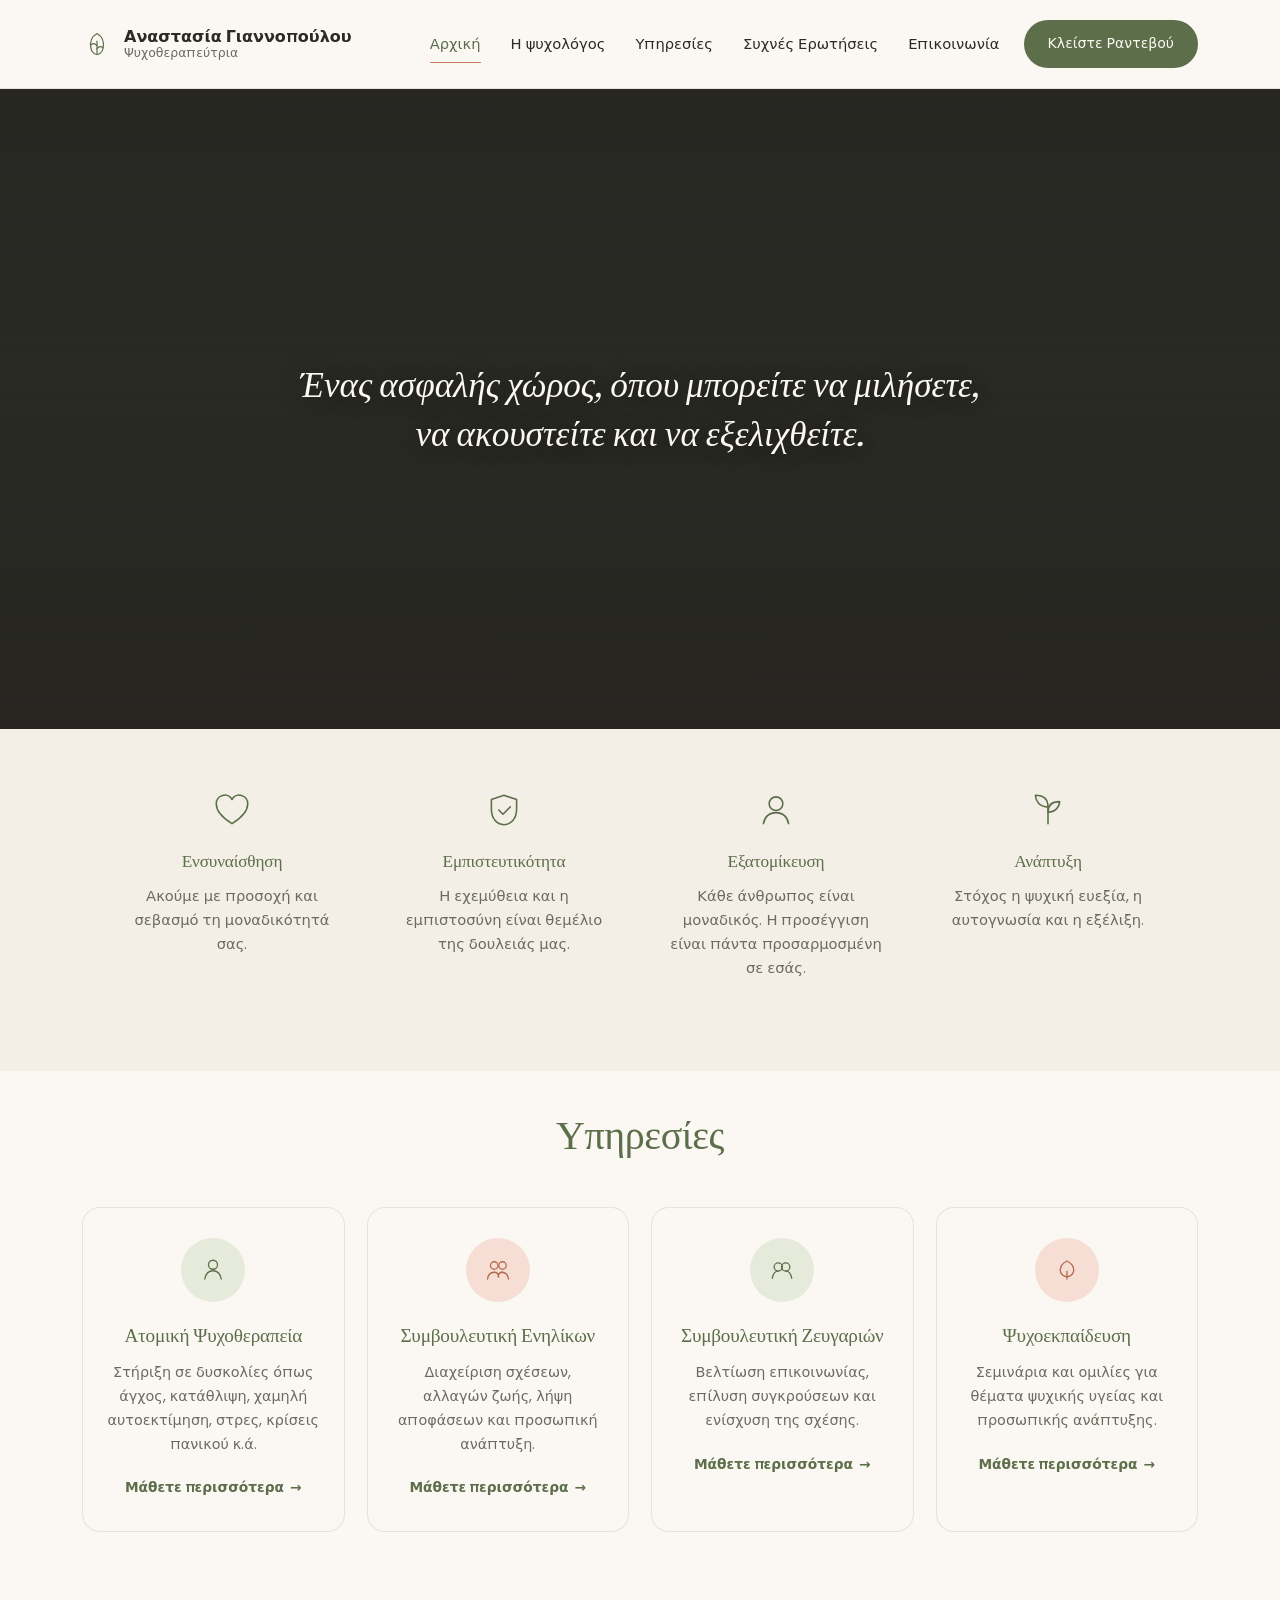
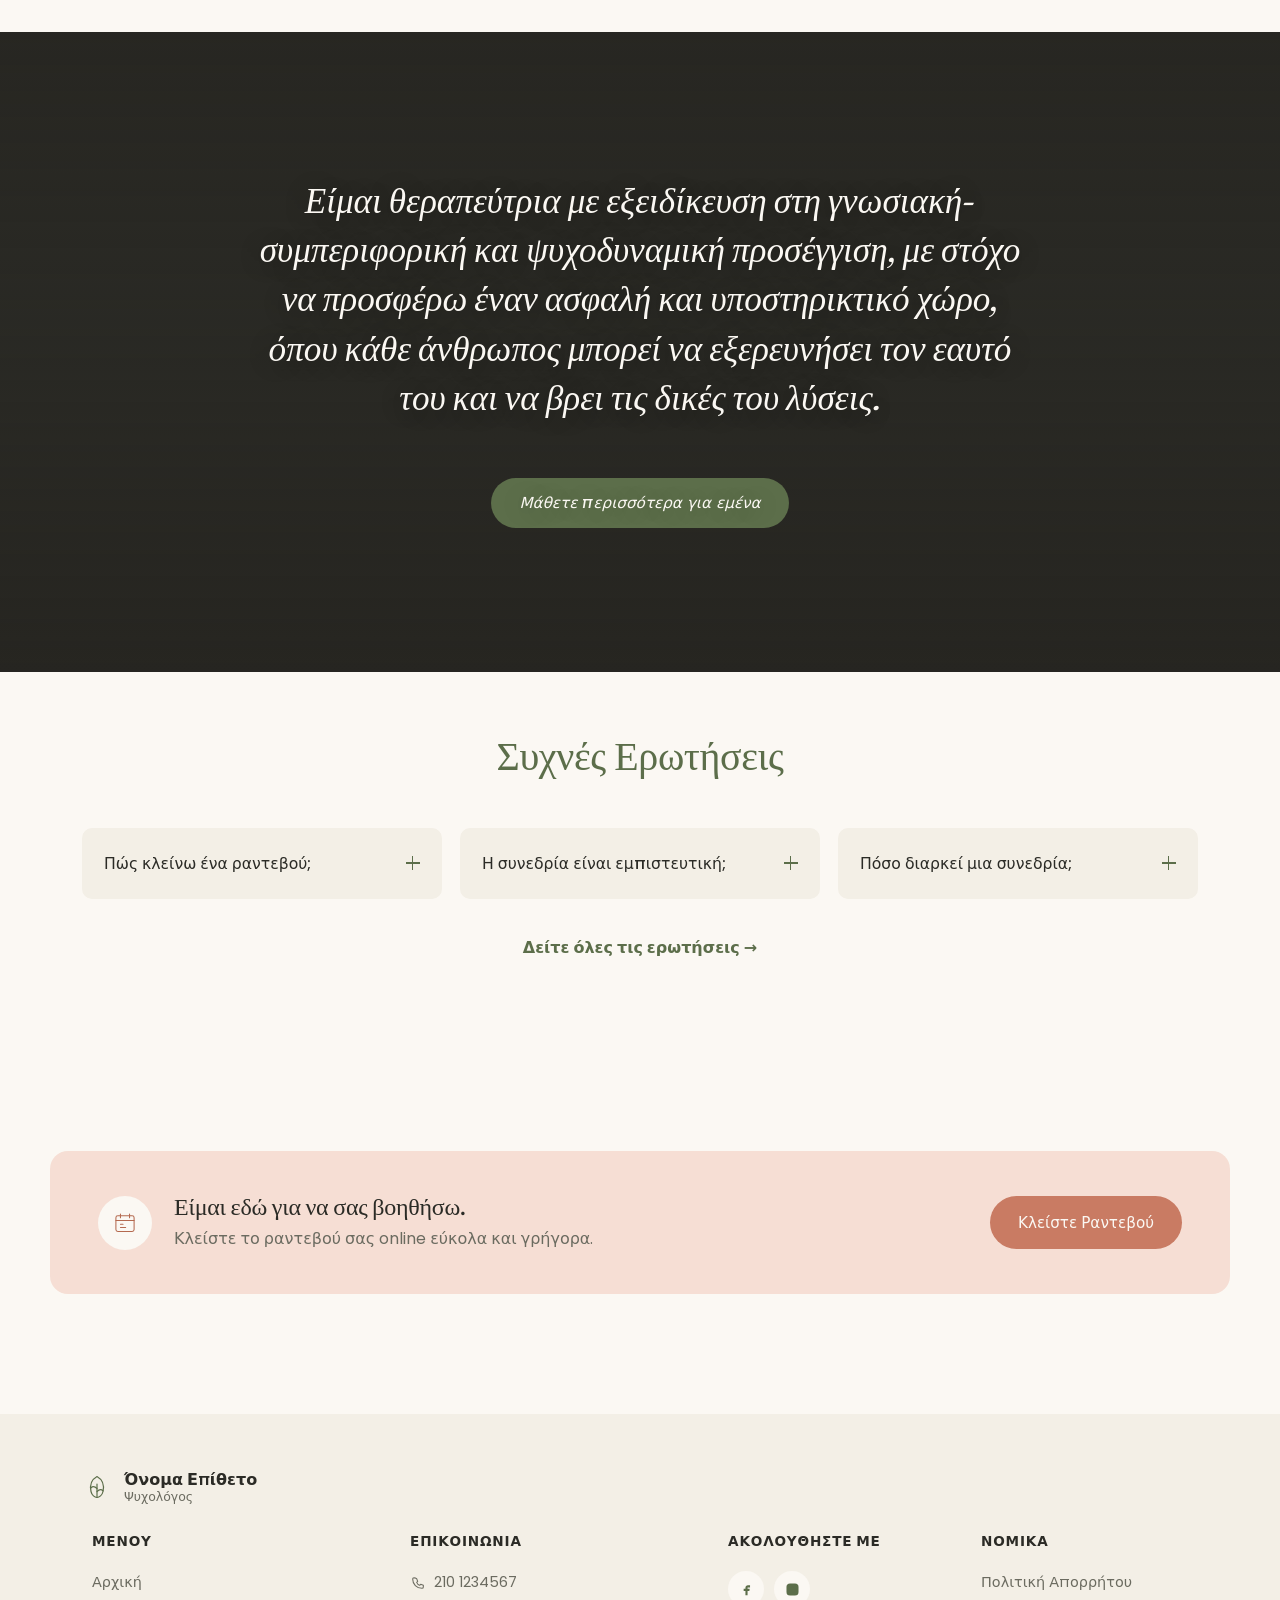
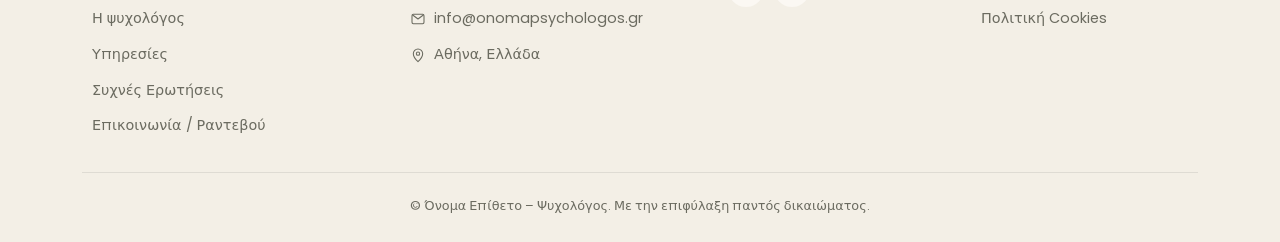
==== index.html @ 14a96ab9 "js file" ====
<!DOCTYPE html>
<html lang="el">
<head>
<meta charset="UTF-8">
<meta name="viewport" content="width=device-width, initial-scale=1.0">
<title>Όνομα Επίθετο — Ψυχολόγος</title>
<meta name="description" content="Ένας ασφαλής χώρος, όπου μπορείτε να μιλήσετε, να ακουστείτε και να εξελιχθείτε. Ατομική ψυχοθεραπεία, συμβουλευτική ενηλίκων και ζευγαριών.">
<link rel="preconnect" href="https://fonts.googleapis.com">
<link rel="preconnect" href="https://fonts.gstatic.com" crossorigin>
<link href="https://fonts.googleapis.com/css2?family=Fraunces:opsz,wght@9..144,300;9..144,400;9..144,500;9..144,600&family=Poppins:wght@300;400;500;600&display=swap&subset=greek" rel="stylesheet">
<link rel="icon" href="assets/favicon.svg" type="image/svg+xml">
<link rel="icon" href="assets/favicon.ico" sizes="any">
<link rel="apple-touch-icon" href="assets/apple-touch-icon.png">
<link rel="stylesheet" href="css/style.css">
<script>document.documentElement.classList.add("js");</script>
</head>
<body>

<a class="skip-link" href="#main">Μετάβαση στο περιεχόμενο</a>

<header class="site-header" id="site-header">
  <div class="wrap header-inner">
    <a href="#top" class="brand">
      <span class="brand-mark" aria-hidden="true">
        <svg viewBox="0 0 40 40"><path d="M20 6C13 10 10 17 12 26c1 5 5 8 8 8s7-3 8-8c2-9-1-16-8-20Z"/><path d="M20 34V16"/><path d="M20 22c-3-3-6-3-8-1"/><path d="M20 26c3-3 6-3 8-1"/></svg>
      </span>
      <span class="brand-text">
        <span class="brand-name">Αναστασία Γιαννοπούλου</span>
        <span class="brand-sub">Ψυχοθεραπεύτρια</span>
      </span>
    </a>

    <nav class="main-nav" id="main-nav" aria-label="Κύρια πλοήγηση">
      <a href="#top" class="active">Αρχική</a>
      <a href="cv.html">Η ψυχολόγος</a>
      <a href="services.html">Υπηρεσίες</a>
      <a href="faq.html">Συχνές Ερωτήσεις</a>
      <a href="contact.html">Επικοινωνία</a>
    </nav>

    <a href="#contact" class="btn btn-primary header-cta">Κλείστε Ραντεβού</a>

    <button class="menu-toggle" id="menu-toggle" aria-label="Άνοιγμα μενού" aria-expanded="false" aria-controls="main-nav">
      <span></span><span></span><span></span>
    </button>
  </div>
</header>

<main id="main">

  <!-- HERO 
  <section class="hero" id="top">
    <div class="wrap hero-inner">
      <div class="hero-copy reveal">
        <h1>Υποστήριξη.<br>Κατανόηση.<br>Αλλαγή.</h1>
        <p class="hero-lede">Ένας ασφαλής χώρος, όπου μπορείτε να μιλήσετε, να ακουστείτε και να εξελιχθείτε.</p>
        <a href="#contact" class="btn btn-primary">Κλείστε Ραντεβού</a>
      </div>

      <div class="hero-visual reveal">
        <div class="hero-blob rellax" data-rellax-speed="1.4" aria-hidden="true"></div>
        <img class="rellax" data-rellax-speed="-2.2" src="https://images.unsplash.com/photo-1600494448850-6013c64ba722?auto=format&amp;fit=crop&amp;w=1400&amp;q=80" alt="Ζεστός, φωτεινός χώρος υποδοχής με καναπέ και φυτά" loading="eager" width="1400" height="1000">
      </div>
    </div>
  </section>-->

  <!-- PARALLAX BAND 1 -->
  <section class="parallax-band">
    <img class="pb-img rellax" data-rellax-speed="2.2" src="https://images.unsplash.com/photo-1496526311033-8a80ae14a1f9?auto=format&amp;fit=crop&amp;w=2400&amp;q=80" alt="Καταπράσινο, ομιχλώδες δάσος με απαλό φως" loading="lazy" width="2400" height="1600">
    <div class="pb-overlay" aria-hidden="true"></div>
    <div class="pb-text">
      <p>Ένας ασφαλής χώρος, όπου μπορείτε να μιλήσετε, <br>να ακουστείτε και να εξελιχθείτε.</p>
    </div>
  </section>

  <!-- TRUST STRIP -->
  <section class="trust">
    <div class="wrap">

      <div class="wrap trust-grid">
        <div class="trust-item reveal">
          <span class="trust-icon" aria-hidden="true">
            <svg viewBox="0 0 40 40"><path d="M20 33c-8-5-15-11-15-19a8 8 0 0 1 15-4 8 8 0 0 1 15 4c0 8-7 14-15 19Z"/></svg>
          </span>
          <h3>Ενσυναίσθηση</h3>
          <p>Ακούμε με προσοχή και σεβασμό τη μοναδικότητά σας.</p>
        </div>
        <div class="trust-item reveal">
          <span class="trust-icon" aria-hidden="true">
            <svg viewBox="0 0 40 40"><path d="M20 6 32 10v9c0 9-5 14.5-12 15-7-0.5-12-6-12-15v-9Z"/><path d="m15 20 4 4 7-7"/></svg>
          </span>
          <h3>Εμπιστευτικότητα</h3>
          <p>Η εχεμύθεια και η εμπιστοσύνη είναι θεμέλιο της δουλειάς μας.</p>
        </div>
        <div class="trust-item reveal">
          <span class="trust-icon" aria-hidden="true">
            <svg viewBox="0 0 40 40"><circle cx="20" cy="14" r="6.5"/><path d="M8 33c1.5-7 6-10.5 12-10.5S30.5 26 32 33"/></svg>
          </span>
          <h3>Εξατομίκευση</h3>
          <p>Κάθε άνθρωπος είναι μοναδικός. Η προσέγγιση είναι πάντα προσαρμοσμένη σε εσάς.</p>
        </div>
        <div class="trust-item reveal">
          <span class="trust-icon" aria-hidden="true">
            <svg viewBox="0 0 40 40"><path d="M20 33V17"/><path d="M20 17C11 17 8 10 8 6c8 0 12 4 12 11Z"/><path d="M20 22c7 0 11-5 11-10-7 0-11 3-11 10Z"/></svg>
          </span>
          <h3>Ανάπτυξη</h3>
          <p>Στόχος η ψυχική ευεξία, η αυτογνωσία και η εξέλιξη.</p>
        </div>
      </div>
    </div>
  </section>

  <!-- <hr class="hr-line"/> -->

  <!-- SERVICES -->
  <section class="services" id="services">
    <div class="wrap">
      <h2 class="section-title reveal">Υπηρεσίες</h2>

      <div class="services-grid">
        <article class="service-card reveal">
          <span class="service-icon icon-sage" aria-hidden="true">
            <svg viewBox="0 0 40 40"><circle cx="20" cy="13" r="6"/><path d="M9 32c1.4-7.5 5.6-11 11-11s9.6 3.5 11 11"/></svg>
          </span>
          <h3>Ατομική Ψυχοθεραπεία</h3>
          <p>Στήριξη σε δυσκολίες όπως άγχος, κατάθλιψη, χαμηλή αυτοεκτίμηση, στρες, κρίσεις πανικού κ.ά.</p>
          <a href="#contact" class="card-link">Μάθετε περισσότερα <span aria-hidden="true">→</span></a>
        </article>

        <article class="service-card reveal">
          <span class="service-icon icon-rose" aria-hidden="true">
            <svg viewBox="0 0 40 40"><circle cx="15" cy="14" r="5"/><circle cx="26" cy="14" r="5"/><path d="M6 32c1-6 4.5-9 9-9M34 32c-1-6-4.5-9-9-9"/><path d="M15 23c3 0 5.5 2 6 6M26 23c-3 0-5.5 2-6 6"/></svg>
          </span>
          <h3>Συμβουλευτική Ενηλίκων</h3>
          <p>Διαχείριση σχέσεων, αλλαγών ζωής, λήψη αποφάσεων και προσωπική ανάπτυξη.</p>
          <a href="#contact" class="card-link">Μάθετε περισσότερα <span aria-hidden="true">→</span></a>
        </article>

        <article class="service-card reveal">
          <span class="service-icon icon-sage" aria-hidden="true">
            <svg viewBox="0 0 40 40"><circle cx="15" cy="16" r="5.5"/><circle cx="25" cy="16" r="5.5"/><path d="M7 31c1.2-6.4 4-9.5 8-9.8M33 31c-1.2-6.4-4-9.5-8-9.8"/></svg>
          </span>
          <h3>Συμβουλευτική Ζευγαριών</h3>
          <p>Βελτίωση επικοινωνίας, επίλυση συγκρούσεων και ενίσχυση της σχέσης.</p>
          <a href="#contact" class="card-link">Μάθετε περισσότερα <span aria-hidden="true">→</span></a>
        </article>

        <article class="service-card reveal">
          <span class="service-icon icon-rose" aria-hidden="true">
            <svg viewBox="0 0 40 40"><path d="M20 8c6 3 9 7 9 12a9 9 0 0 1-18 0c0-5 3-9 9-12Z"/><path d="M20 22v10"/></svg>
          </span>
          <h3>Ψυχοεκπαίδευση</h3>
          <p>Σεμινάρια και ομιλίες για θέματα ψυχικής υγείας και προσωπικής ανάπτυξης.</p>
          <a href="#contact" class="card-link">Μάθετε περισσότερα <span aria-hidden="true">→</span></a>
        </article>
      </div>
    </div>
  </section>

  </section>

  <!-- PARALLAX BAND 2 -->
  <section class="parallax-band">
    <img class="pb-img rellax" data-rellax-speed="2.2" src="https://images.unsplash.com/photo-1491317079341-38313806b657?auto=format&amp;fit=crop&amp;w=2400&amp;q=80" alt="Σημειωματάριο και καφές πάνω σε ξύλινο γραφείο" loading="lazy" width="2400" height="1600">
    <div class="pb-overlay" aria-hidden="true"></div>
    <div class="pb-text">
      <!-- <p>Η αλλαγή ξεκινά<br>με μια ειλικρινή κουβέντα.</p> -->
       <!-- <h2>Η ψυχολόγος</h2> -->
        <p>Είμαι θεραπεύτρια με εξειδίκευση στη γνωσιακή-συμπεριφορική και ψυχοδυναμική προσέγγιση, με στόχο να προσφέρω έναν ασφαλή και υποστηρικτικό χώρο, 
          όπου κάθε άνθρωπος μπορεί να εξερευνήσει τον εαυτό του και να βρει τις δικές του λύσεις.<br/><br/>
        <!-- <p>Πιστεύω στη δύναμη της σχέσης και στη δυνατότητα αλλαγής που έχει ο καθένας μας, όταν νιώθει ότι γίνεται αποδεκτός και κατανοητός.</p> -->
        <a href="cv.html" class="btn btn-primary">Μάθετε περισσότερα για εμένα</a></p>
    </div>
  </section>

  <!-- ABOUT 
  <section class="about" id="about">
    <div class="about-grid">
      <div class="about-media reveal">
        <img class="rellax" data-rellax-speed="-1.4" src="https://images.unsplash.com/photo-1681138234408-8043904669a5?auto=format&amp;fit=crop&amp;w=1200&amp;q=80" alt="Στοίβα βιβλίων και βάζο πάνω σε ξύλινο τραπέζι" loading="lazy" width="1200" height="1400">
      </div>
      <div class="about-copy reveal">
        <p class="eyebrow">Λίγα λόγια</p>
        <h2>Η ψυχολόγος</h2>
        <p>Είμαι ψυχολόγος με εξειδίκευση στη γνωσιακή-συμπεριφορική και ψυχοδυναμική προσέγγιση, με στόχο να προσφέρω έναν ασφαλή και υποστηρικτικό χώρο, όπου κάθε άνθρωπος μπορεί να εξερευνήσει τον εαυτό του και να βρει τις δικές του λύσεις.</p>
        <p>Πιστεύω στη δύναμη της σχέσης και στη δυνατότητα αλλαγής που έχει ο καθένας μας, όταν νιώθει ότι γίνεται αποδεκτός και κατανοητός.</p>
        <a href="#contact" class="btn btn-primary">Μάθετε περισσότερα για εμένα</a>
      </div>
    </div>
  </section>-->

  <!-- FAQ -->
  <section class="faq" id="faq">
    <div class="wrap">
      <h2 class="section-title reveal">Συχνές Ερωτήσεις</h2>

      <div class="faq-grid">
        <div class="faq-item reveal">
          <button class="faq-q" aria-expanded="false">
            <span>Πώς κλείνω ένα ραντεβού;</span>
            <span class="faq-icon" aria-hidden="true"></span>
          </button>
          <div class="faq-a"><p>Μπορείτε να στείλετε μήνυμα από τη φόρμα επικοινωνίας ή να καλέσετε απευθείας στο τηλέφωνο του γραφείου. Θα λάβετε απάντηση εντός 24 ωρών για να οριστεί η πρώτη συνάντηση.</p></div>
        </div>
        <div class="faq-item reveal">
          <button class="faq-q" aria-expanded="false">
            <span>Η συνεδρία είναι εμπιστευτική;</span>
            <span class="faq-icon" aria-hidden="true"></span>
          </button>
          <div class="faq-a"><p>Ναι. Ό,τι ειπωθεί στη συνεδρία μένει αυστηρά απόρρητο, σύμφωνα με τον κώδικα δεοντολογίας ψυχολόγων, με μόνη εξαίρεση περιπτώσεις άμεσου κινδύνου όπως ορίζει ο νόμος.</p></div>
        </div>
        <div class="faq-item reveal">
          <button class="faq-q" aria-expanded="false">
            <span>Πόσο διαρκεί μια συνεδρία;</span>
            <span class="faq-icon" aria-hidden="true"></span>
          </button>
          <div class="faq-a"><p>Η ατομική συνεδρία διαρκεί 50 λεπτά. Η συνεδρία ζεύγους διαρκεί 75 λεπτά. Η συχνότητα συμφωνείται μαζί σας ανάλογα με τις ανάγκες σας.</p></div>
        </div>
      </div>

      <a href="faq.html" class="faq-all reveal">Δείτε όλες τις ερωτήσεις <span aria-hidden="true">→</span></a>
    </div>
  </section>

    <!-- BANNER CTA -->
  <section class="banner">
    <div class="wrap banner-inner reveal">
      <div class="banner-copy">
        <span class="banner-icon" aria-hidden="true">
          <svg viewBox="0 0 40 40"><rect x="6" y="9" width="28" height="24" rx="3"/><path d="M6 16h28"/><path d="M13 6v6M27 6v6"/><path d="M13 22h4M13 27h8"/></svg>
        </span>
        <div>
          <h2>Είμαι εδώ για να σας βοηθήσω.</h2>
          <p>Κλείστε το ραντεβού σας online εύκολα και γρήγορα.</p>
        </div>
      </div>
      <a href="#contact" class="btn btn-banner">Κλείστε Ραντεβού</a>
    </div>
  </section>
  
</main>

  <!-- Footer placeholder -->
  <div id="footer"></div>

  <!-- Load the JavaScript file -->
  <script src="include.js"></script>

<script src="https://cdnjs.cloudflare.com/ajax/libs/rellax/1.12.1/rellax.min.js"></script>
<script src="js/script.js"></script>
</body>
</html>
---- css/style.css ----
/* =========================================================
   Όνομα Επίθετο — Ψυχολόγος
   Palette: cream paper, olive green headings, dusty rose accent
   Type: Fraunces (display) / Poppins (body)
   ========================================================= */

:root{
  --paper: #FBF8F3;
  --paper-tint: #F3EFE6;
  --ink: #2B2B26;
  --ink-soft: #6B6B60;
  --olive: #5C6E4A;
  --olive-dark: #48583A;
  --olive-tint: #E6EADB;
  --rose: #C97B63;
  --rose-dark: #B4694F;
  --rose-tint: #F6DED4;
  --line: rgba(43,43,38,0.10);
  --line-soft: rgba(43,43,38,0.06);
  --shadow: 0 24px 48px -28px rgba(43,43,38,0.28);
  --radius: 18px;
  --radius-sm: 10px;

  --font-display: "Fraunces", "Iowan Old Style", serif;
  --font-body: "Poppins", system-ui, sans-serif;

  --wrap: 1180px;
}

*, *::before, *::after{ box-sizing: border-box; }
html{ scroll-behavior: smooth; }
@media (prefers-reduced-motion: reduce){
  html{ scroll-behavior: auto; }
  *, *::before, *::after{ animation-duration: 0.001ms !important; animation-iteration-count: 1 !important; transition-duration: 0.001ms !important; }
}

body{
  margin: 0;
  background: var(--paper);
  color: var(--ink);
  font-family: var(--font-body);
  font-size: 16px;
  line-height: 1.65;
  font-weight: 400;
  -webkit-font-smoothing: antialiased;
}

.wrap{ max-width: var(--wrap); margin: 0 auto; padding: 0 32px; }

h1, h2, h3, h4{
  font-family: var(--font-display);
  color: var(--olive);
  margin: 0 0 0.4em;
  font-weight: 400;
  letter-spacing: -0.01em;
}
h1{ font-size: clamp(2.6rem, 5.2vw, 4rem); line-height: 1.12; font-weight: 400; }
h2{ font-size: clamp(1.9rem, 3.2vw, 2.5rem); line-height: 1.2; }
h3{ font-size: 1.2rem; font-weight: 500; }
h4{ font-family: var(--font-body); font-size: 0.85rem; font-weight: 600; text-transform: uppercase; letter-spacing: 0.06em; color: var(--ink); }

p{ margin: 0 0 1em; color: var(--ink-soft); }
a{ color: inherit; text-decoration: none; }

.eyebrow{
  font-family: var(--font-body); font-size: 0.78rem; font-weight: 600;
  text-transform: uppercase; letter-spacing: 0.12em; color: var(--rose);
  margin: 0 0 0.8em; display: inline-block;
}

.section-title{ text-align: center; margin-bottom: 48px; }

.skip-link{ position: absolute; left: -999px; top: 0; background: var(--ink); color: var(--paper); padding: 12px 18px; z-index: 999; }
.skip-link:focus{ left: 16px; top: 16px; }
:focus-visible{ outline: 2px solid var(--rose); outline-offset: 3px; }

img{ max-width: 100%; display: block; }

/* =========================================================
   Buttons
   ========================================================= */

.btn{
  display: inline-flex; align-items: center; gap: 8px;
  font-family: var(--font-body); font-size: 0.95rem; font-weight: 500;
  padding: 14px 28px; border-radius: 999px; border: none; cursor: pointer;
  transition: background 0.25s ease, transform 0.25s ease, box-shadow 0.25s ease;
}
.btn-primary{ background: var(--olive); color: var(--paper); }
.btn-primary:hover{ background: var(--olive-dark); transform: translateY(-2px); box-shadow: 0 14px 26px -14px rgba(72,88,58,0.55); }
.btn-banner{ background: var(--rose); color: var(--paper); flex: none; }
.btn-banner:hover{ background: var(--rose-dark); transform: translateY(-2px); box-shadow: 0 14px 26px -14px rgba(180,105,79,0.55); }
.btn-block{ width: 100%; justify-content: center; }

/* =========================================================
   Header
   ========================================================= */

.site-header{
  position: sticky; top: 0; z-index: 100;
  background: rgba(251,248,243,0.9);
  backdrop-filter: blur(8px);
  border-bottom: 1px solid var(--line);
}
.header-inner{ display: flex; align-items: center; justify-content: space-between; height: 88px; gap: 24px; }

.site-header{ transform: translateY(0); transition: transform 0.35s ease; }
.site-header.header-hidden{ transform: translateY(-100%); }

.brand{ display: flex; align-items: center; gap: 12px; }
.brand-mark{ width: 30px; height: 30px; color: var(--olive); flex: none; }
.brand-mark svg{ width: 100%; height: 100%; fill: none; stroke: currentColor; stroke-width: 1.6; stroke-linecap: round; stroke-linejoin: round; }
.brand-text{ display: flex; flex-direction: column; line-height: 1.2; }
.brand-name{ font-family: var(--font-body); font-weight: 600; font-size: 1rem; color: var(--ink); }
.brand-sub{ font-size: 0.78rem; color: var(--ink-soft); }

.main-nav{ display: flex; align-items: center; gap: 30px; margin-left: auto; }
.main-nav a{ font-size: 0.92rem; color: var(--ink); position: relative; padding: 4px 0; }
.main-nav a.active{ color: var(--olive); }
.main-nav a::after{ content: ""; position: absolute; left: 0; right: 100%; bottom: -3px; height: 1.5px; background: var(--rose); transition: right 0.25s ease; }
.main-nav a:hover::after, .main-nav a.active::after{ right: 0; }

.header-cta{ flex: none; padding: 12px 24px; font-size: 0.88rem; }

.menu-toggle{ display: none; width: 40px; height: 40px; border: none; background: none; cursor: pointer; flex-direction: column; align-items: center; justify-content: center; gap: 5px; }
.menu-toggle span{ width: 22px; height: 1.5px; background: var(--ink); transition: transform 0.25s ease, opacity 0.25s ease; }

@media (max-width: 980px){
  .header-cta{ display: none; }
  .menu-toggle{ display: flex; }
  .main-nav{
    position: fixed; top: 88px; left: 0; right: 0; bottom: 0; background: var(--paper);
    flex-direction: column; align-items: flex-start; gap: 0; padding: 10px 32px 40px;
    transform: translateX(100%); transition: transform 0.35s ease; overflow-y: auto;
  }
  .main-nav.open{ transform: translateX(0); }
  .main-nav a{ width: 100%; padding: 16px 0; border-bottom: 1px solid var(--line-soft); font-size: 1.05rem; }
  .menu-toggle.open span:nth-child(1){ transform: translateY(6.5px) rotate(45deg); }
  .menu-toggle.open span:nth-child(2){ opacity: 0; }
  .menu-toggle.open span:nth-child(3){ transform: translateY(-6.5px) rotate(-45deg); }
}

/* =========================================================
   Hero
   ========================================================= */

.hero{ padding: 70px 0 90px; }
.hero-inner{ display: grid; grid-template-columns: 0.95fr 1.05fr; gap: 56px; align-items: center; }
.hero-copy h1{ margin-bottom: 0.5em; }
.hero-lede{ font-size: 1.08rem; max-width: 38ch; margin-bottom: 30px; }
.hero-visual{ position: relative; }
.hero-visual img{ border-radius: var(--radius); box-shadow: var(--shadow); aspect-ratio: 7 / 5; object-fit: cover; width: 100%; position: relative; z-index: 1; will-change: transform; }
.hero-blob{
  position: absolute; top: -12%; right: -10%; width: 65%; height: 65%;
  background: radial-gradient(circle at 35% 35%, var(--rose-tint), var(--olive-tint) 70%);
  border-radius: 50%; filter: blur(6px); opacity: 0.75; z-index: 0; will-change: transform;
}

@media (max-width: 980px){
  .hero-inner{ grid-template-columns: 1fr; gap: 36px; }
  .hero-visual{ order: -1; }
}

/* =========================================================
   Parallax bands (full-bleed photography, Flatiron-style)
   ========================================================= */

.parallax-band{
  position: relative;
  height: 46vh;
  min-height: 640px;
  max-height: 1060px;
  overflow: hidden;
  background: var(--ink);
}
.parallax-band-small{
  position: relative;
  height: 46vh;
  min-height: 280px;
  max-height: 360px;
  overflow: hidden;
  background: var(--ink);
}
.pb-img{
  position: absolute; top: -22%; left: 0;
  width: 100%; height: 145%;
  object-fit: cover;
  will-change: transform;
}
.pb-overlay{
  position: absolute; inset: 0;
  background: linear-gradient(180deg, rgba(34,32,28,0.38), rgba(34,32,28,0.12) 45%, rgba(34,32,28,0.5));
}
.pb-text{
  position: absolute; inset: 0;
  display: flex; align-items: center; justify-content: center;
  padding: 0 28px; text-align: center;
}
.pb-text p{
  font-family: var(--font-display); font-style: italic; font-weight: 400;
  font-size: clamp(1.4rem, 3.2vw, 2.2rem); line-height: 1.4;
  color: var(--paper); max-width: 34ch; margin: 0;
  text-shadow: 0 2px 24px rgba(0,0,0,0.25);
}

@media (max-width: 700px){
  .parallax-band{ height: 38vh; min-height: 260px; }
}

/* =========================================================
   Trust strip
   ========================================================= */

.trust{ background: var(--paper-tint); padding: 60px 0 90px; }
.trust-grid{ display: grid; grid-template-columns: repeat(4, 1fr); gap: 36px; text-align: center; }
.trust-icon{ width: 42px; height: 42px; margin: 0 auto 16px; color: var(--olive); display: block; }
.trust-icon svg{ width: 100%; height: 100%; fill: none; stroke: currentColor; stroke-width: 1.5; stroke-linecap: round; stroke-linejoin: round; }
.trust-item h3{ margin-bottom: 8px; font-size: 1.08rem; }
.trust-item p{ font-size: 0.92rem; max-width: 24ch; margin: 0 auto; }

@media (max-width: 900px){ .trust-grid{ grid-template-columns: repeat(2, 1fr); row-gap: 44px; } }
@media (max-width: 540px){ .trust-grid{ grid-template-columns: 1fr; } }

.hr-line {
   background: var(--paper); border: 1px solid var(--line); border-radius: var(--radius);
   width: 95%;
}
/* =========================================================
   Services
   ========================================================= */

.services{ padding: 40px 0 100px; }
.services-grid{ display: grid; grid-template-columns: repeat(4, 1fr); gap: 22px; }
.service-card{
  background: var(--paper); border: 1px solid var(--line); border-radius: var(--radius);
  padding: 30px 24px; text-align: center;
  transition: transform 0.3s ease, box-shadow 0.3s ease;
}
.service-card:hover{ transform: translateY(-6px); box-shadow: var(--shadow); }
.service-icon{ width: 64px; height: 64px; border-radius: 50%; display: flex; align-items: center; justify-content: center; margin: 0 auto 18px; }
.service-icon svg{ width: 30px; height: 30px; fill: none; stroke-width: 1.7; stroke-linecap: round; stroke-linejoin: round; }
.icon-sage{ background: var(--olive-tint); }
.icon-sage svg{ stroke: var(--olive); }
.icon-rose{ background: var(--rose-tint); }
.icon-rose svg{ stroke: var(--rose-dark); }
.service-card h3{ margin-bottom: 10px; }
.service-card p{ font-size: 0.9rem; margin-bottom: 18px; }
.card-link{ font-size: 0.86rem; font-weight: 600; color: var(--olive); display: inline-flex; gap: 6px; align-items: center; }
.card-link span{ transition: transform 0.25s ease; }
.card-link:hover span{ transform: translateX(4px); }

@media (max-width: 1080px){ .services-grid{ grid-template-columns: repeat(2, 1fr); } }
@media (max-width: 560px){ .services-grid{ grid-template-columns: 1fr; } }

/* =========================================================
   About
   ========================================================= */

.about{ padding: 20px 0 20px; }
.about-grid{ display: grid; grid-template-columns: 0.85fr 1.15fr; gap: 0; align-items: stretch; background: var(--paper-tint); border-radius: var(--radius); overflow: hidden; }
.about-media{ min-height: 100%; overflow: hidden; position: relative; }
.about-media img{ width: 100%; height: 130%; object-fit: cover; position: relative; top: -15%; border-radius: 0; will-change: transform; }
.about-copy{ padding: 56px; display: flex; flex-direction: column; justify-content: center; }
.about-copy p:not(.eyebrow){ max-width: 48ch; }
.about-copy .btn{ align-self: flex-start; margin-top: 8px; }

@media (max-width: 900px){
  .about-grid{ grid-template-columns: 1fr; }
  .about-media{ aspect-ratio: 16 / 10; }
  .about-copy{ padding: 36px 28px; }
}

/* =========================================================
   Banner CTA
   ========================================================= */

.banner{ padding: 90px 0; }
.banner-inner{
  background: var(--rose-tint); border-radius: var(--radius);
  padding: 42px 48px; display: flex; align-items: center; justify-content: space-between; gap: 30px; flex-wrap: wrap;
}
.banner-copy{ display: flex; align-items: center; gap: 22px; }
.banner-icon{ width: 54px; height: 54px; border-radius: 50%; background: var(--paper); display: flex; align-items: center; justify-content: center; flex: none; color: var(--rose-dark); }
.banner-icon svg{ width: 26px; height: 26px; fill: none; stroke: currentColor; stroke-width: 1.6; stroke-linecap: round; stroke-linejoin: round; }
.banner-copy h2{ color: var(--ink); font-size: 1.5rem; margin-bottom: 4px; }
.banner-copy p{ margin: 0; }

@media (max-width: 700px){
  .banner-inner{ padding: 32px 26px; }
  .banner-copy{ flex-direction: column; text-align: center; }
}

/* =========================================================
   FAQ
   ========================================================= */

.faq{ padding: 60px 0 100px; }
.faq-grid{ display: grid; grid-template-columns: repeat(3, 1fr); gap: 18px; }
.faq-item{ background: var(--paper-tint); border-radius: var(--radius-sm); padding: 4px 22px; }
.faq-q{
  width: 100%; text-align: left; background: none; border: none; cursor: pointer;
  display: flex; align-items: center; justify-content: space-between; gap: 14px;
  padding: 20px 0; font-family: var(--font-body); font-size: 0.98rem; font-weight: 500; color: var(--ink);
}
.faq-icon{ position: relative; width: 14px; height: 14px; flex: none; }
.faq-icon::before, .faq-icon::after{ content: ""; position: absolute; background: var(--olive); transition: transform 0.3s ease; }
.faq-icon::before{ left: 0; top: 6px; width: 14px; height: 1.4px; }
.faq-icon::after{ left: 6px; top: 0; width: 1.4px; height: 14px; }
.faq-q[aria-expanded="true"] .faq-icon::after{ transform: rotate(90deg); opacity: 0; }
.faq-a{ max-height: 0; overflow: hidden; transition: max-height 0.35s ease; }
.faq-a p{ padding-bottom: 20px; margin: 0; font-size: 0.9rem; }
.faq-all{ display: block; text-align: center; margin-top: 36px; font-weight: 600; color: var(--olive); }
.faq-all:hover{ color: var(--rose-dark); }

@media (max-width: 900px){ .faq-grid{ grid-template-columns: 1fr; } }

/* =========================================================
   Contact
   ========================================================= */

.contact{ padding: 60px 0 110px; }
.contact-grid{ display: grid; grid-template-columns: 0.8fr 1.2fr; gap: 60px; }
.contact-copy p{ max-width: 36ch; }
.contact-form{ background: var(--paper-tint); border-radius: var(--radius); padding: 40px; }
.form-row{ margin-bottom: 18px; }
.form-row-split{ display: grid; grid-template-columns: 1fr 1fr; gap: 18px; }
.form-row label{ display: block; font-size: 0.82rem; color: var(--ink-soft); margin-bottom: 7px; }
.form-row input[type="text"], .form-row input[type="email"], .form-row input[type="tel"], .form-row textarea{
  width: 100%; padding: 12px 14px; font-family: var(--font-body); font-size: 0.95rem;
  border: 1px solid var(--line); border-radius: var(--radius-sm); background: var(--paper); color: var(--ink);
  transition: border-color 0.25s ease;
}
.form-row input:focus, .form-row textarea:focus{ border-color: var(--olive); outline: none; }
.form-row textarea{ resize: vertical; }
.form-row-check{ display: flex; align-items: flex-start; gap: 10px; }
.form-row-check input{ margin-top: 4px; }
.form-row-check label{ margin: 0; font-size: 0.8rem; }
.form-note{ margin: 14px 0 0; font-size: 0.85rem; color: var(--olive); min-height: 1.2em; }

@media (max-width: 900px){
  .contact-grid{ grid-template-columns: 1fr; gap: 34px; }
  .contact-form{ padding: 28px; }
  .form-row-split{ grid-template-columns: 1fr; gap: 0; }
}

/* =========================================================
   Footer
   ========================================================= */

.site-footer{ background: var(--paper-tint); padding: 56px 0 26px; margin-top: 30px; }
.footer-brand{ display: flex; align-items: center; gap: 12px; margin-bottom: 40px; }
.footer-brand .brand-mark{ width: 30px; height: 30px; }
.footer-grid{ display: grid; grid-template-columns: 1.3fr 1.3fr 1fr 1fr; gap: 36px; padding-bottom: 34px; padding-left: 10px;}
.footer-col{ display: flex; flex-direction: column; gap: 12px; }
.footer-col h4{ margin-bottom: 6px; }
.footer-col a, .footer-col span{ font-size: 0.9rem; color: var(--ink-soft); display: flex; align-items: center; gap: 8px; }
.footer-col a:hover{ color: var(--olive); }
.fi{ width: 16px; height: 16px; flex: none; fill: none; stroke: currentColor; stroke-width: 1.6; stroke-linecap: round; stroke-linejoin: round; }
.footer-social{ display: flex; gap: 10px; }
.footer-social a{ width: 36px; height: 36px; border-radius: 50%; background: var(--paper); display: flex; align-items: center; justify-content: center; }
.footer-social svg{ width: 17px; height: 17px; fill: var(--olive); }
.footer-legal{ border-top: 1px solid var(--line); padding-top: 22px; text-align: center; font-size: 0.8rem; color: var(--ink-soft); margin: 0; }

@media (max-width: 900px){ .footer-grid{ grid-template-columns: 1fr 1fr; } }
@media (max-width: 560px){ .footer-grid{ grid-template-columns: 1fr; } }

/* =========================================================
   FAQ page (standalone)
   ========================================================= */

.page-intro{ padding: 60px 0 20px; max-width: 900px; }
.page-intro h1{ font-size: clamp(2rem, 4vw, 2.8rem); max-width: 18ch; }
.page-intro-lede{ font-size: 1.05rem; max-width: 60ch; }
.page-intro-lede a{ color: var(--olive); font-weight: 600; text-decoration: underline; text-underline-offset: 3px; }

.faq-full{ padding: 30px 0 90px; }
.faq-category{ margin-bottom: 52px; }
.faq-category:last-child{ margin-bottom: 0; }
.faq-category-title{ font-size: 1.3rem; margin-bottom: 18px; padding-bottom: 14px; border-bottom: 1px solid var(--line); }
.faq-full .faq-list{ display: block; }
.faq-full .faq-item{ background: none; border-bottom: 1px solid var(--line-soft); border-radius: 0; padding: 0; }
.faq-full .faq-item:last-child{ border-bottom: none; }
.faq-full .faq-a p a{ color: var(--olive); font-weight: 600; }

/* =========================================================
   Reveal on scroll
   Progressive enhancement: content is visible by default so
   it never depends on JS to be readable. The "js" class is
   added synchronously in <head>, before paint, only when JS
   actually runs — that's what enables the hidden pre-state.
   ========================================================= */

.reveal{ opacity: 1; transform: none; }
.js .reveal{ opacity: 0; transform: translateY(16px); transition: opacity 0.6s ease, transform 0.6s ease; }
.js .reveal.in-view{ opacity: 1; transform: translateY(0); }
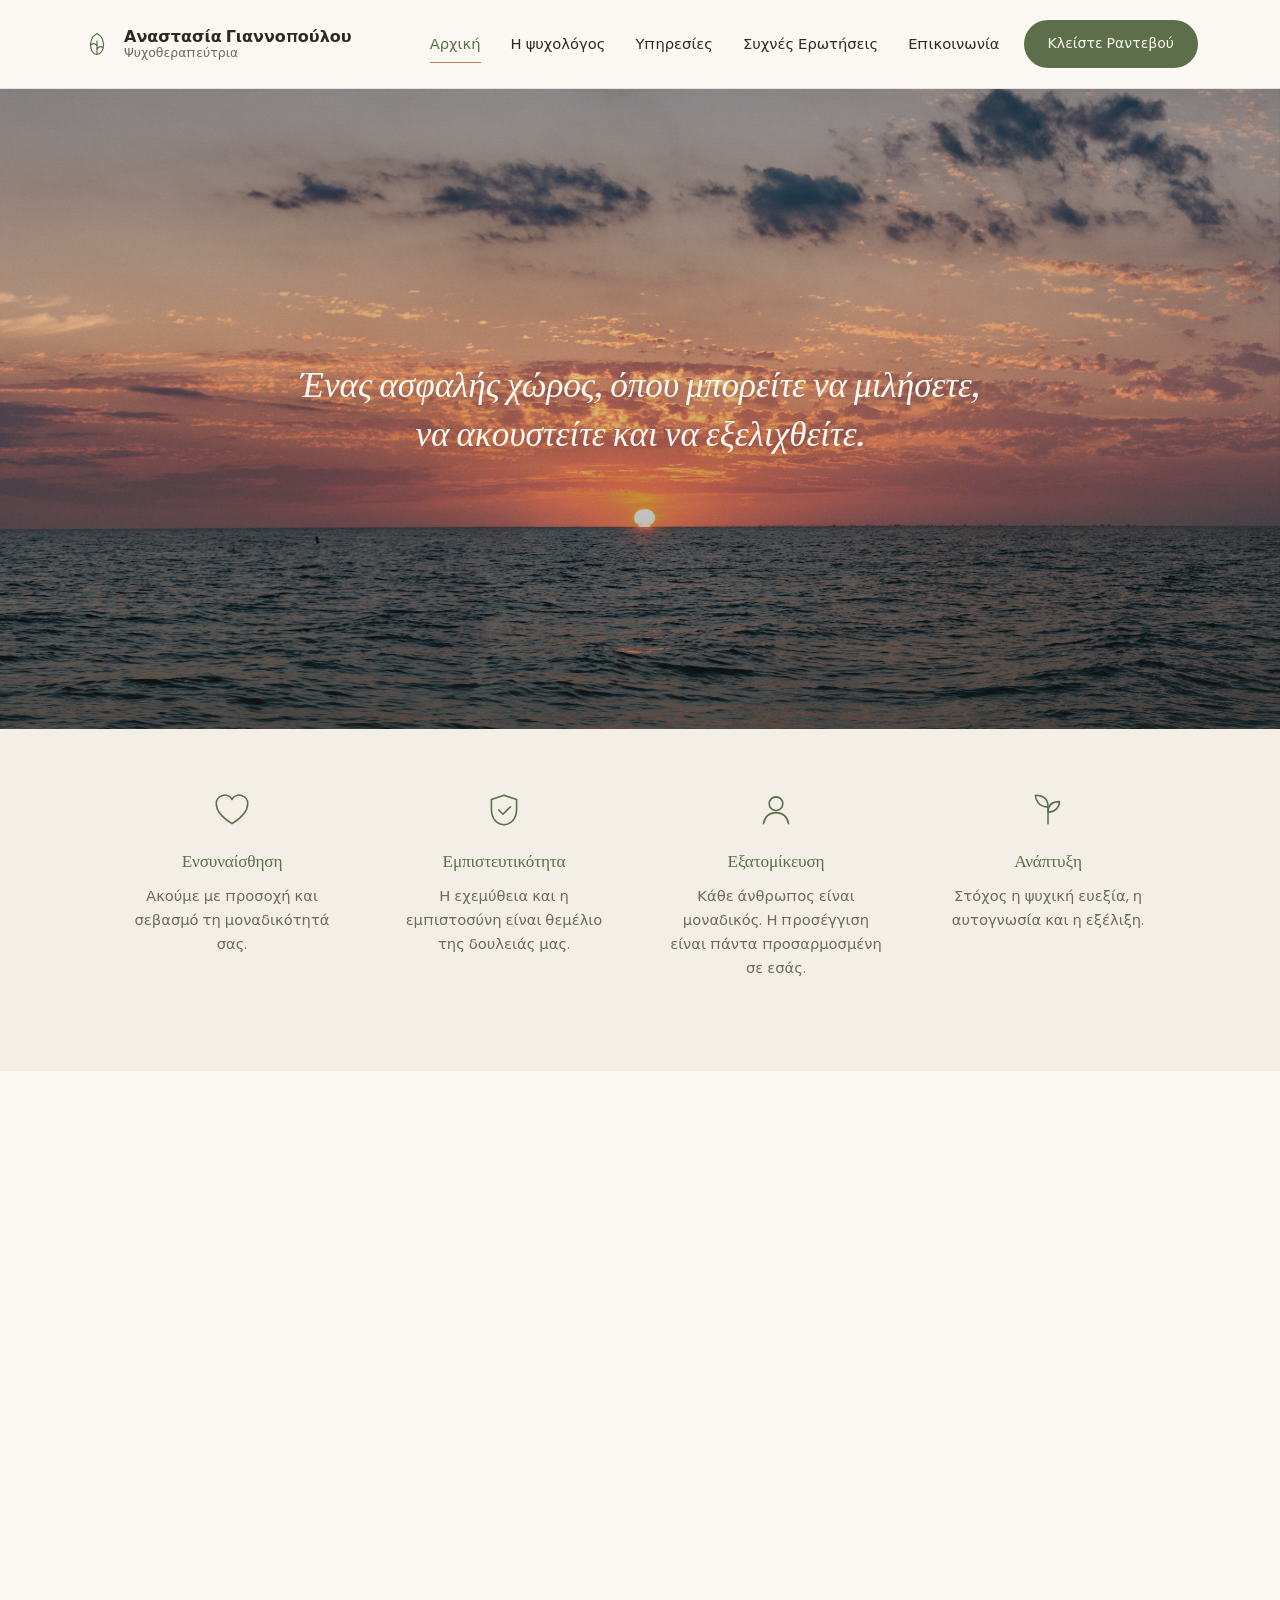
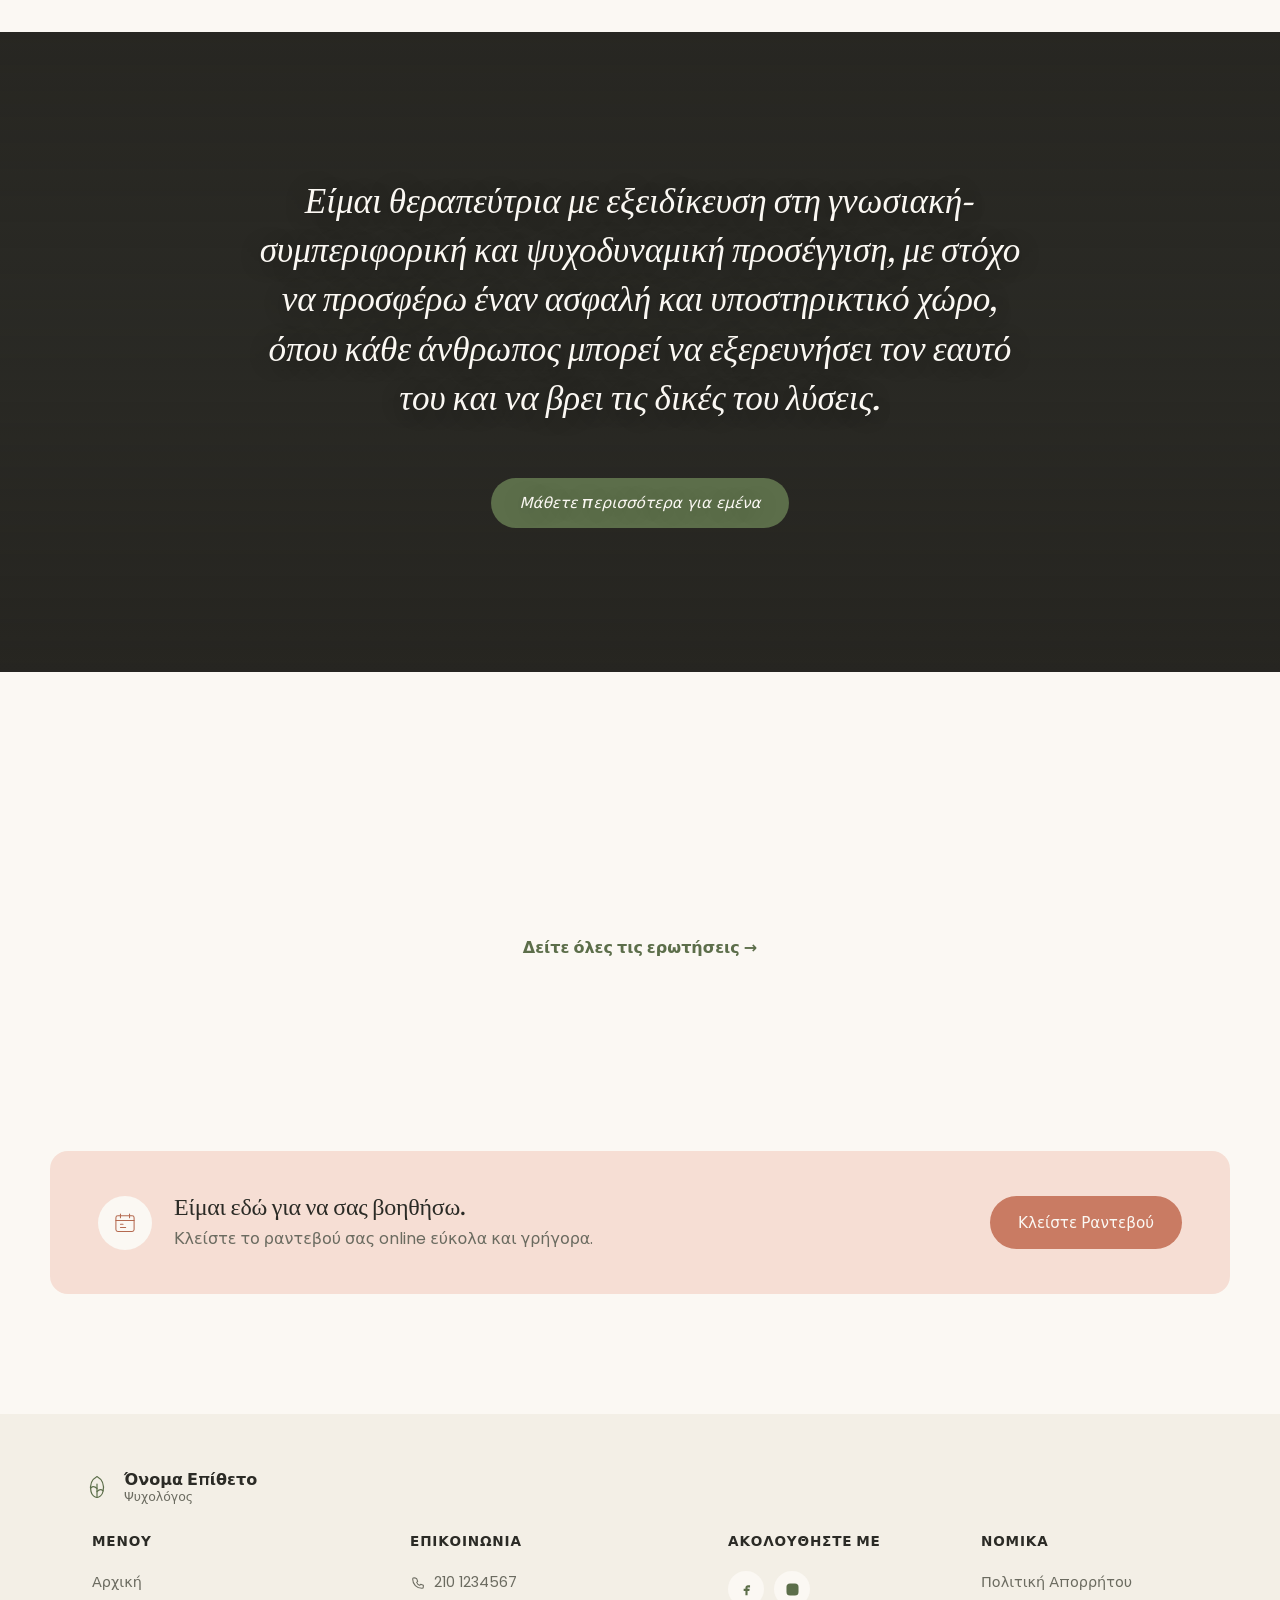
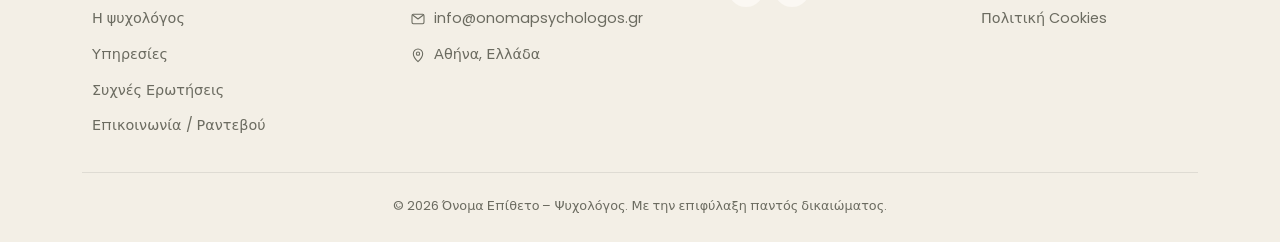
==== commit b10e7292: "script changes" ====
--- a/index.html
+++ b/index.html
@@ -18,33 +18,7 @@
 
 <a class="skip-link" href="#main">Μετάβαση στο περιεχόμενο</a>
 
-<header class="site-header" id="site-header">
-  <div class="wrap header-inner">
-    <a href="#top" class="brand">
-      <span class="brand-mark" aria-hidden="true">
-        <svg viewBox="0 0 40 40"><path d="M20 6C13 10 10 17 12 26c1 5 5 8 8 8s7-3 8-8c2-9-1-16-8-20Z"/><path d="M20 34V16"/><path d="M20 22c-3-3-6-3-8-1"/><path d="M20 26c3-3 6-3 8-1"/></svg>
-      </span>
-      <span class="brand-text">
-        <span class="brand-name">Αναστασία Γιαννοπούλου</span>
-        <span class="brand-sub">Ψυχοθεραπεύτρια</span>
-      </span>
-    </a>
-
-    <nav class="main-nav" id="main-nav" aria-label="Κύρια πλοήγηση">
-      <a href="#top" class="active">Αρχική</a>
-      <a href="cv.html">Η ψυχολόγος</a>
-      <a href="services.html">Υπηρεσίες</a>
-      <a href="faq.html">Συχνές Ερωτήσεις</a>
-      <a href="contact.html">Επικοινωνία</a>
-    </nav>
-
-    <a href="#contact" class="btn btn-primary header-cta">Κλείστε Ραντεβού</a>
-
-    <button class="menu-toggle" id="menu-toggle" aria-label="Άνοιγμα μενού" aria-expanded="false" aria-controls="main-nav">
-      <span></span><span></span><span></span>
-    </button>
-  </div>
-</header>
+<div id="header"></div>
 
 <main id="main">
 
@@ -66,7 +40,7 @@
 
   <!-- PARALLAX BAND 1 -->
   <section class="parallax-band">
-    <img class="pb-img rellax" data-rellax-speed="2.2" src="https://images.unsplash.com/photo-1496526311033-8a80ae14a1f9?auto=format&amp;fit=crop&amp;w=2400&amp;q=80" alt="Καταπράσινο, ομιχλώδες δάσος με απαλό φως" loading="lazy" width="2400" height="1600">
+    <img class="pb-img rellax" data-rellax-speed="2.2" src="./assets/home.jpg" alt="Καταπράσινο, ομιχλώδες δάσος με απαλό φως" loading="lazy" width="2400" height="1600">
     <div class="pb-overlay" aria-hidden="true"></div>
     <div class="pb-text">
       <p>Ένας ασφαλής χώρος, όπου μπορείτε να μιλήσετε, <br>να ακουστείτε και να εξελιχθείτε.</p>
@@ -169,7 +143,7 @@
         <p>Είμαι θεραπεύτρια με εξειδίκευση στη γνωσιακή-συμπεριφορική και ψυχοδυναμική προσέγγιση, με στόχο να προσφέρω έναν ασφαλή και υποστηρικτικό χώρο, 
           όπου κάθε άνθρωπος μπορεί να εξερευνήσει τον εαυτό του και να βρει τις δικές του λύσεις.<br/><br/>
         <!-- <p>Πιστεύω στη δύναμη της σχέσης και στη δυνατότητα αλλαγής που έχει ο καθένας μας, όταν νιώθει ότι γίνεται αποδεκτός και κατανοητός.</p> -->
-        <a href="cv.html" class="btn btn-primary">Μάθετε περισσότερα για εμένα</a></p>
+        <a href="about.html" class="btn btn-primary">Μάθετε περισσότερα για εμένα</a></p>
     </div>
   </section>
 
@@ -234,7 +208,7 @@
           <p>Κλείστε το ραντεβού σας online εύκολα και γρήγορα.</p>
         </div>
       </div>
-      <a href="#contact" class="btn btn-banner">Κλείστε Ραντεβού</a>
+      <a href="contact.html" class="btn btn-banner">Κλείστε Ραντεβού</a>
     </div>
   </section>
   
@@ -244,7 +218,8 @@
   <div id="footer"></div>
 
   <!-- Load the JavaScript file -->
-  <script src="include.js"></script>
+  <script src="include-footer.js"></script>
+  <script src="include-header.js"></script>
 
 <script src="https://cdnjs.cloudflare.com/ajax/libs/rellax/1.12.1/rellax.min.js"></script>
 <script src="js/script.js"></script>
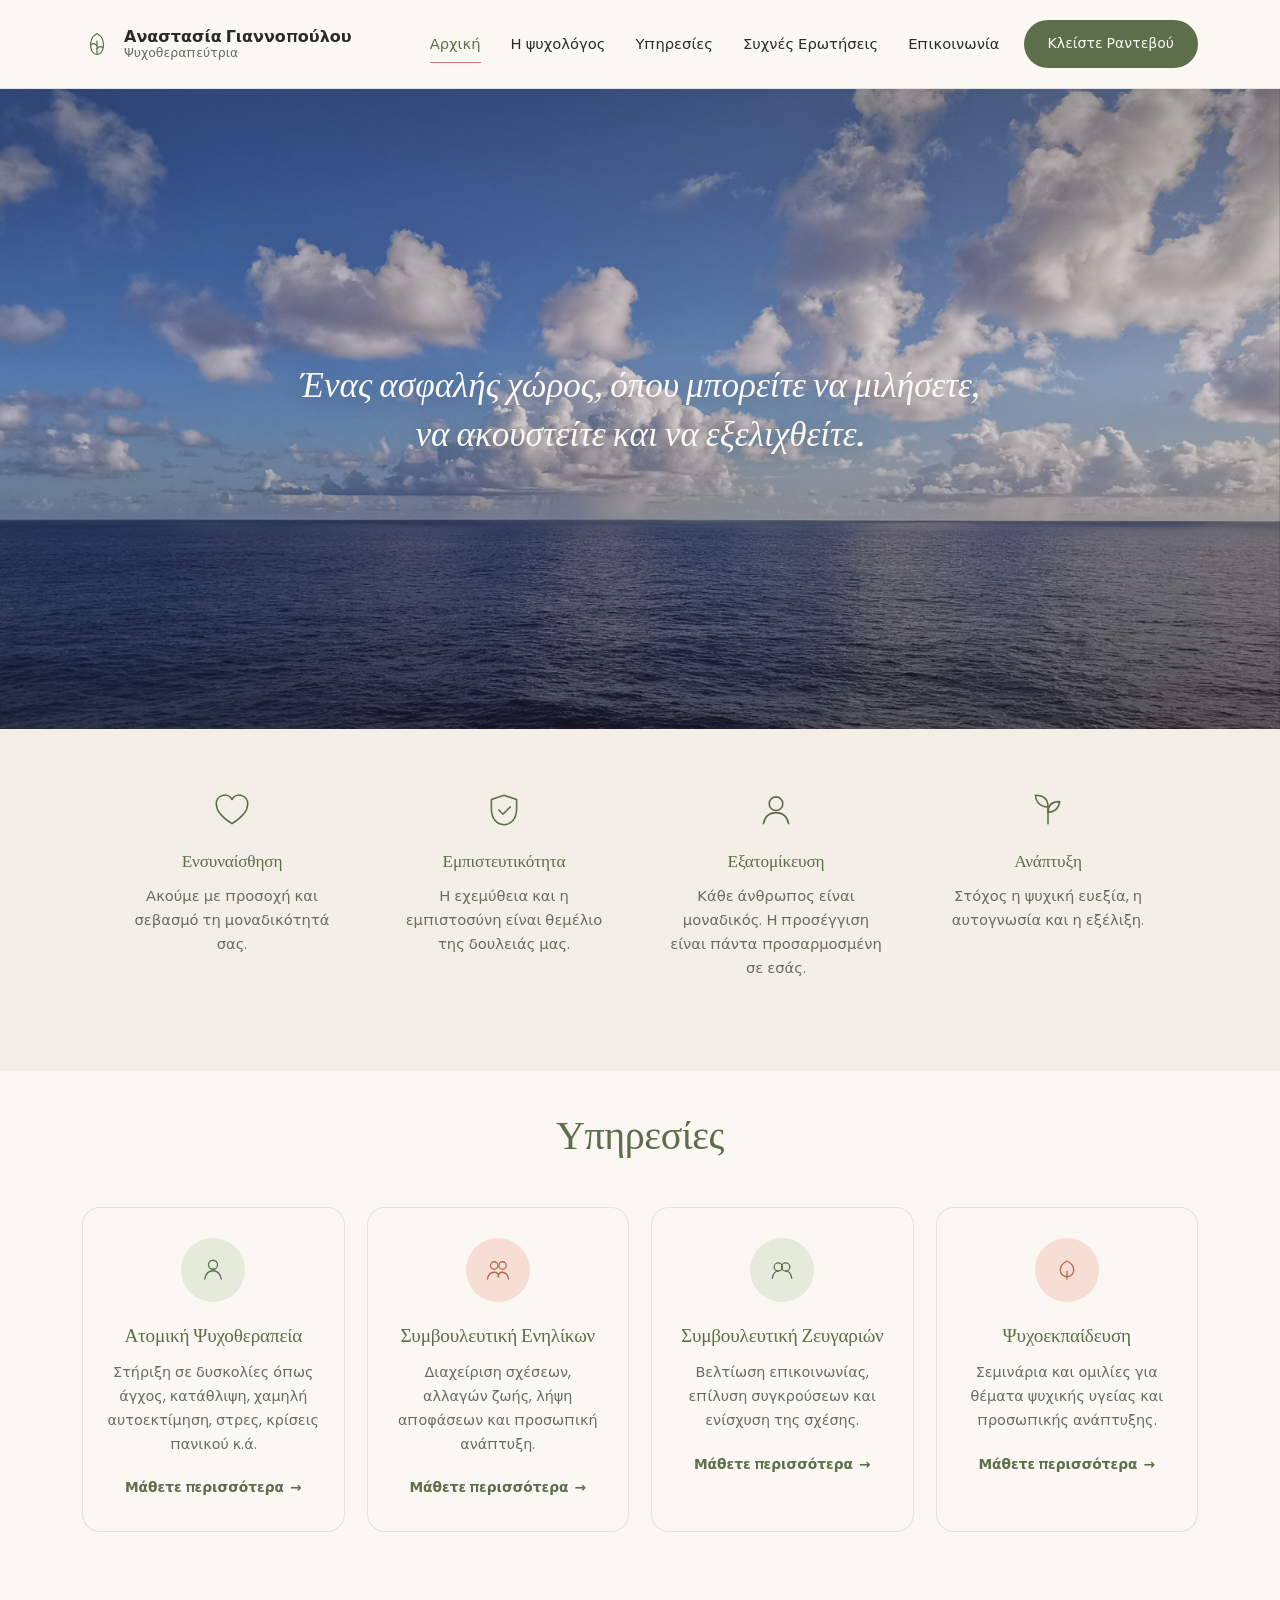
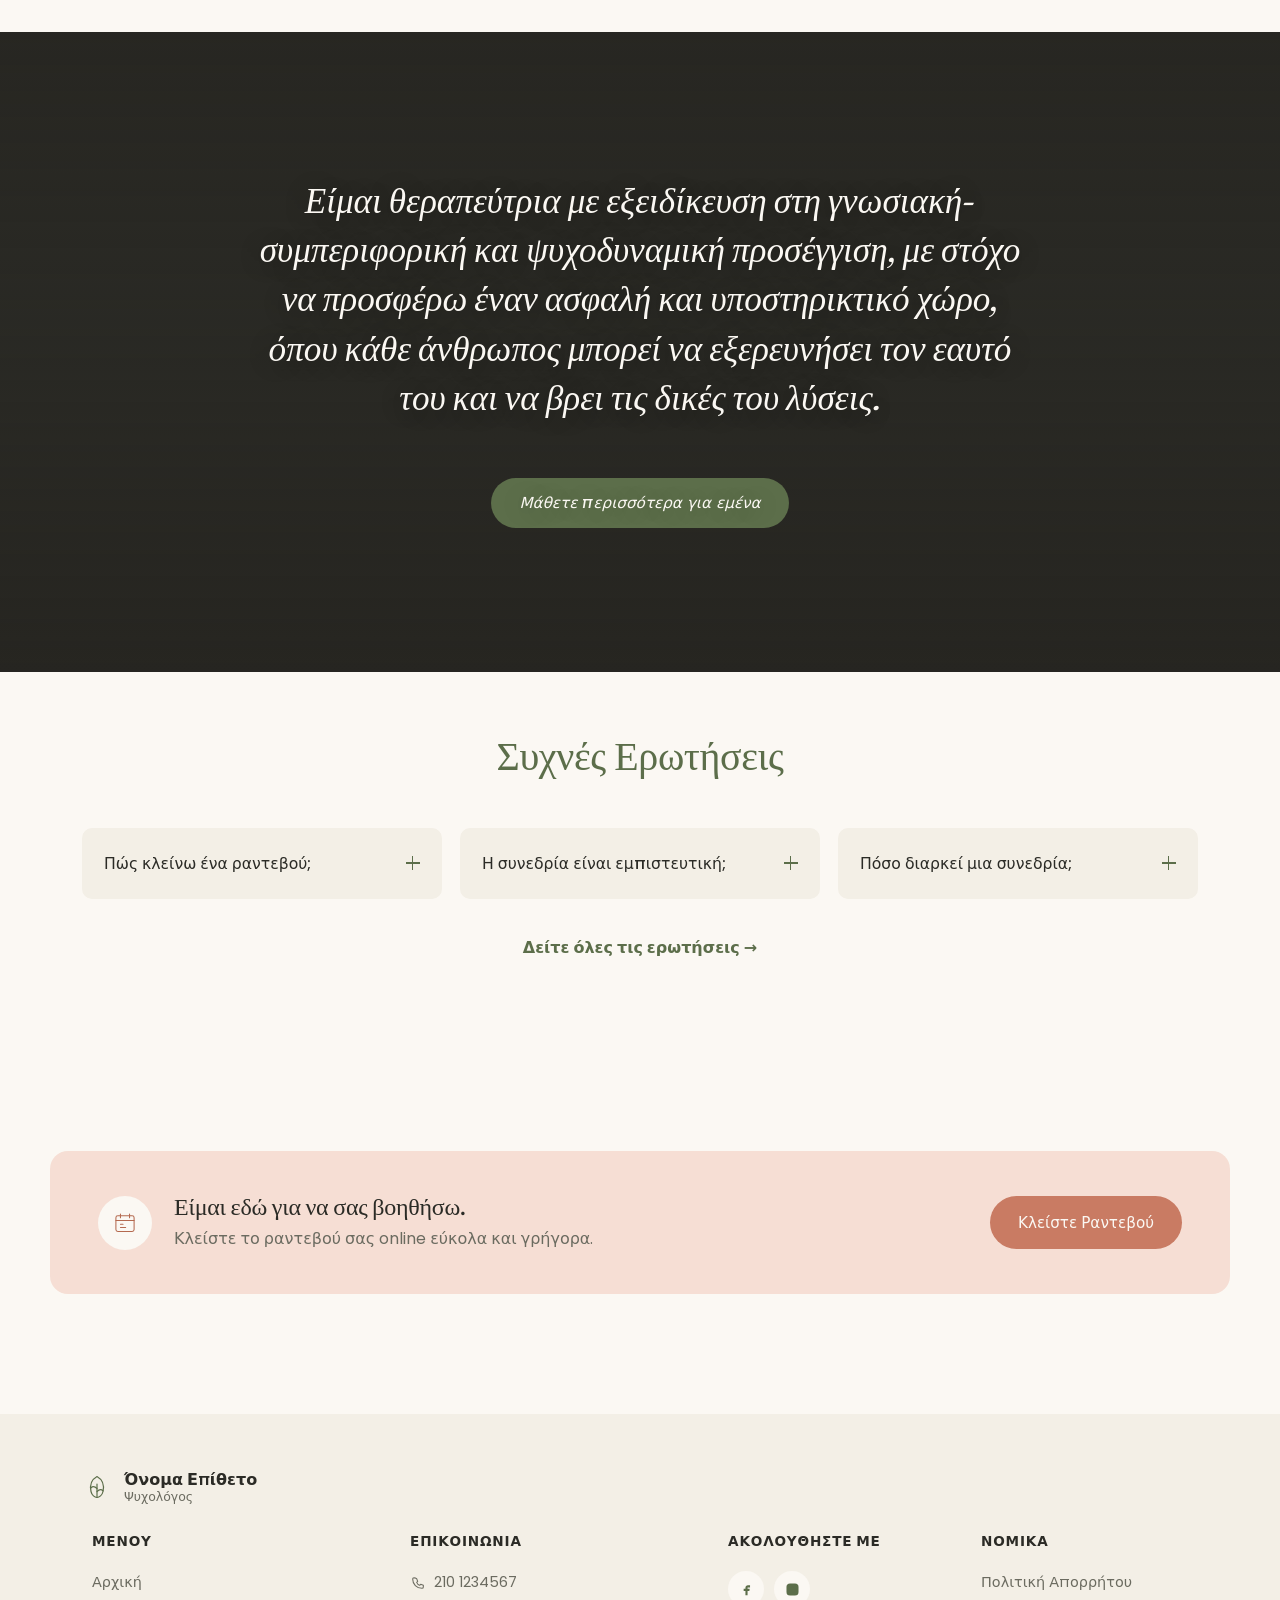
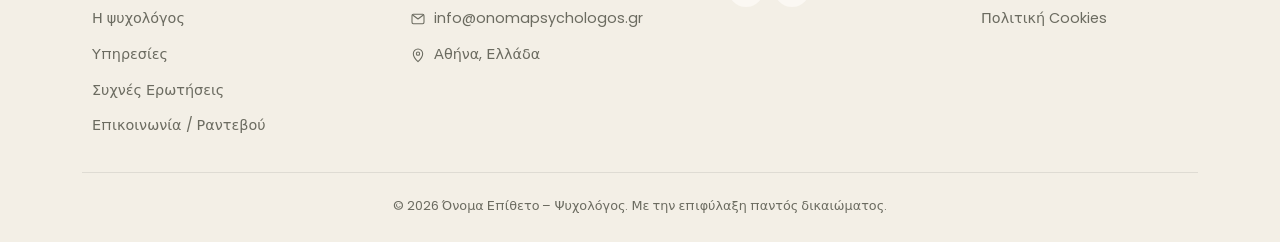
==== commit 93e609b2: "home page" ====
--- a/index.html
+++ b/index.html
@@ -40,7 +40,7 @@
 
   <!-- PARALLAX BAND 1 -->
   <section class="parallax-band">
-    <img class="pb-img rellax" data-rellax-speed="2.2" src="./assets/home.jpg" alt="Καταπράσινο, ομιχλώδες δάσος με απαλό φως" loading="lazy" width="2400" height="1600">
+    <img class="pb-img rellax" data-rellax-speed="-10" src="./assets/home2.jpg" alt="Καταπράσινο, ομιχλώδες δάσος με απαλό φως" loading="lazy" width="2400" height="1600">
     <div class="pb-overlay" aria-hidden="true"></div>
     <div class="pb-text">
       <p>Ένας ασφαλής χώρος, όπου μπορείτε να μιλήσετε, <br>να ακουστείτε και να εξελιχθείτε.</p>
@@ -135,7 +135,7 @@
 
   <!-- PARALLAX BAND 2 -->
   <section class="parallax-band">
-    <img class="pb-img rellax" data-rellax-speed="2.2" src="https://images.unsplash.com/photo-1491317079341-38313806b657?auto=format&amp;fit=crop&amp;w=2400&amp;q=80" alt="Σημειωματάριο και καφές πάνω σε ξύλινο γραφείο" loading="lazy" width="2400" height="1600">
+    <img class="pb-img rellax" data-rellax-speed="-10" src="https://images.unsplash.com/photo-1491317079341-38313806b657?auto=format&amp;fit=crop&amp;w=2400&amp;q=80" alt="Σημειωματάριο και καφές πάνω σε ξύλινο γραφείο" loading="lazy" width="2400" height="1600">
     <div class="pb-overlay" aria-hidden="true"></div>
     <div class="pb-text">
       <!-- <p>Η αλλαγή ξεκινά<br>με μια ειλικρινή κουβέντα.</p> -->
--- a/css/style.css
+++ b/css/style.css
@@ -95,6 +95,7 @@
 /* =========================================================
    Header
    ========================================================= */
+#header{ min-height: 88px; }
 
 .site-header{
   position: sticky; top: 0; z-index: 100;
@@ -315,12 +316,52 @@
 @media (max-width: 900px){ .faq-grid{ grid-template-columns: 1fr; } }
 
 /* =========================================================
+   Bio page — image floated left, text wraps around it
+   ========================================================= */
+ 
+.bio-content{ padding: 60px 0 100px; }
+.bio-content h1{ margin-bottom: 0.6em; }
+ 
+.bio-portrait{
+  float: left;
+  width: 320px;
+  max-width: 42%;
+  height: auto;
+  border-radius: var(--radius);
+  box-shadow: var(--shadow);
+  margin: 4px 32px 20px 0;
+}
+ 
+/* keeps line length readable instead of stretching to the
+   full 1180px .wrap width once text clears the floated image */
+.bio-content p{ max-width: 150ch; text-align: justify; }
+.bio-content h3{ clear: left; margin-top: 1.4em; font-size: 1.5rem; }
+
+@media (max-width: 700px){
+  .bio-portrait{
+    float: none;
+    display: block;
+    width: 100%;
+    max-width: 320px;
+    margin: 0 auto 28px;
+  }
+}
+
+/* =========================================================
    Contact
    ========================================================= */
 
 .contact{ padding: 60px 0 110px; }
 .contact-grid{ display: grid; grid-template-columns: 0.8fr 1.2fr; gap: 60px; }
 .contact-copy p{ max-width: 36ch; }
+.map-embed{
+  margin-top: 30px;
+  border-radius: var(--radius);
+  overflow: hidden;
+  border: 1px solid var(--line);
+  box-shadow: var(--shadow);
+}
+.map-embed iframe{ display: block; width: 100%; height: 280px; }
 .contact-form{ background: var(--paper-tint); border-radius: var(--radius); padding: 40px; }
 .form-row{ margin-bottom: 18px; }
 .form-row-split{ display: grid; grid-template-columns: 1fr 1fr; gap: 18px; }
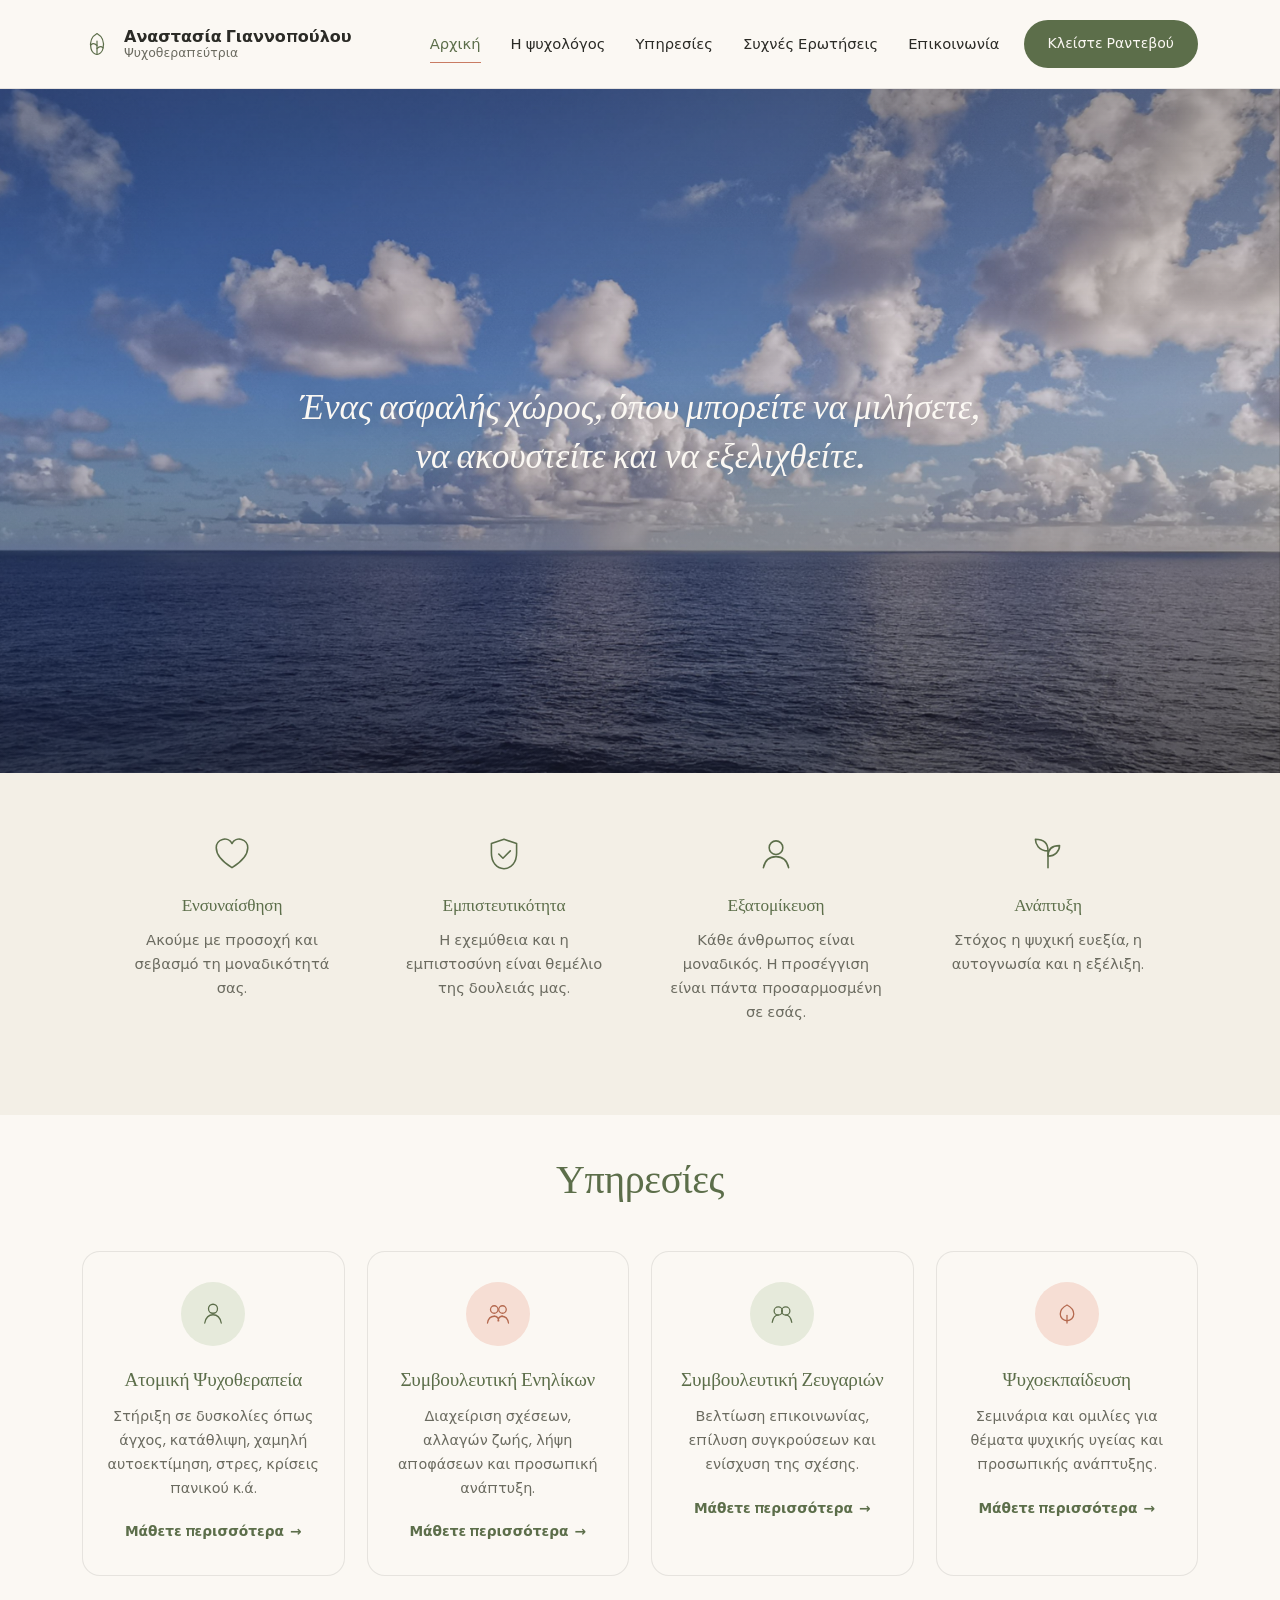
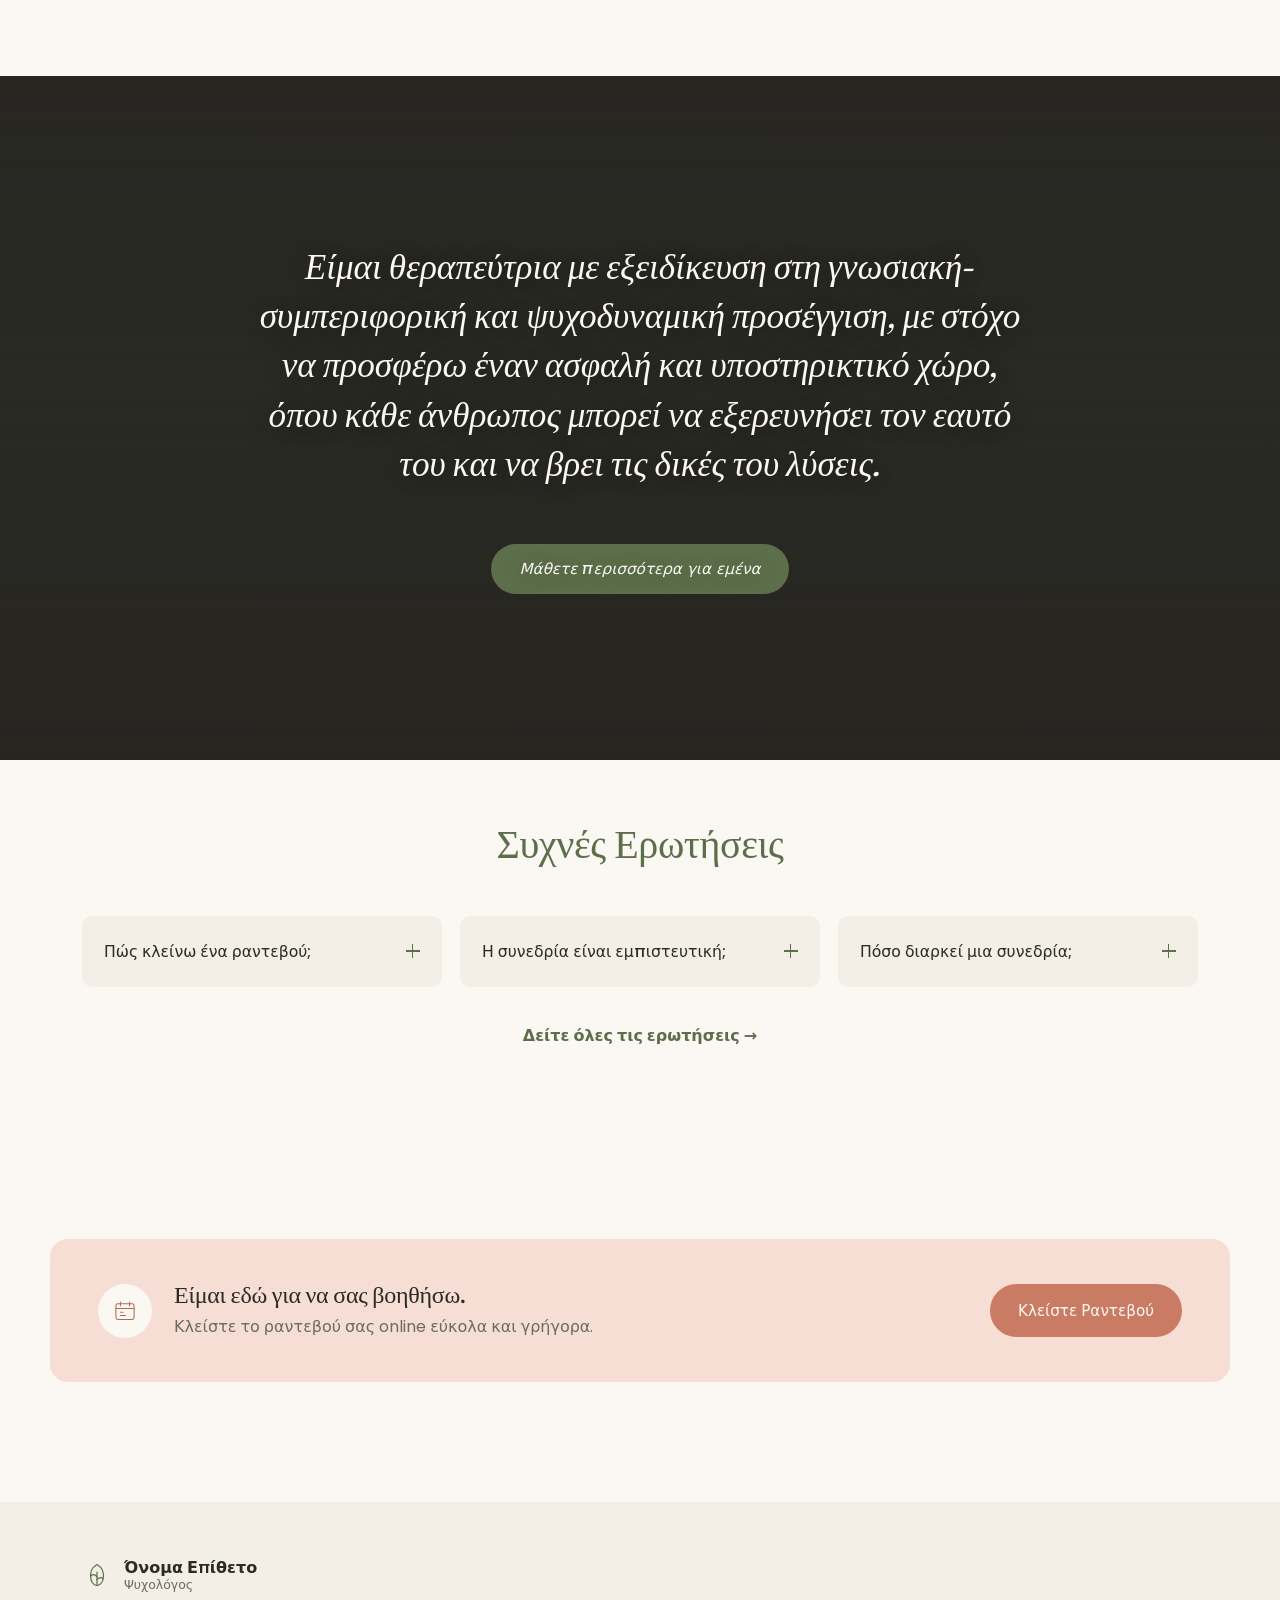
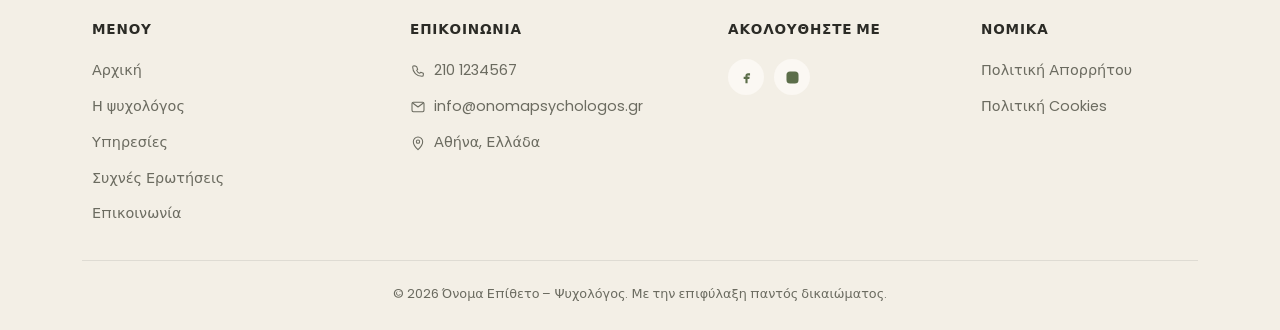
==== commit 38068436: "noop" ====
--- a/index.html
+++ b/index.html
@@ -98,7 +98,7 @@
           </span>
           <h3>Ατομική Ψυχοθεραπεία</h3>
           <p>Στήριξη σε δυσκολίες όπως άγχος, κατάθλιψη, χαμηλή αυτοεκτίμηση, στρες, κρίσεις πανικού κ.ά.</p>
-          <a href="#contact" class="card-link">Μάθετε περισσότερα <span aria-hidden="true">→</span></a>
+          <a href="services.html#first" class="card-link">Μάθετε περισσότερα <span aria-hidden="true">→</span></a>
         </article>
 
         <article class="service-card reveal">
@@ -107,7 +107,7 @@
           </span>
           <h3>Συμβουλευτική Ενηλίκων</h3>
           <p>Διαχείριση σχέσεων, αλλαγών ζωής, λήψη αποφάσεων και προσωπική ανάπτυξη.</p>
-          <a href="#contact" class="card-link">Μάθετε περισσότερα <span aria-hidden="true">→</span></a>
+          <a href="services.html#second" class="card-link">Μάθετε περισσότερα <span aria-hidden="true">→</span></a>
         </article>
 
         <article class="service-card reveal">
@@ -116,7 +116,7 @@
           </span>
           <h3>Συμβουλευτική Ζευγαριών</h3>
           <p>Βελτίωση επικοινωνίας, επίλυση συγκρούσεων και ενίσχυση της σχέσης.</p>
-          <a href="#contact" class="card-link">Μάθετε περισσότερα <span aria-hidden="true">→</span></a>
+          <a href="services.html#third" class="card-link">Μάθετε περισσότερα <span aria-hidden="true">→</span></a>
         </article>
 
         <article class="service-card reveal">
@@ -125,7 +125,7 @@
           </span>
           <h3>Ψυχοεκπαίδευση</h3>
           <p>Σεμινάρια και ομιλίες για θέματα ψυχικής υγείας και προσωπικής ανάπτυξης.</p>
-          <a href="#contact" class="card-link">Μάθετε περισσότερα <span aria-hidden="true">→</span></a>
+          <a href="services.html#fourth" class="card-link">Μάθετε περισσότερα <span aria-hidden="true">→</span></a>
         </article>
       </div>
     </div>
--- a/css/style.css
+++ b/css/style.css
@@ -97,16 +97,33 @@
    ========================================================= */
 #header{ min-height: 88px; }
 
-.site-header{
+/* .site-header{
   position: sticky; top: 0; z-index: 100;
   background: rgba(251,248,243,0.9);
   backdrop-filter: blur(8px);
   border-bottom: 1px solid var(--line);
-}
+} */
 .header-inner{ display: flex; align-items: center; justify-content: space-between; height: 88px; gap: 24px; }
 
-.site-header{ transform: translateY(0); transition: transform 0.35s ease; }
-.site-header.header-hidden{ transform: translateY(-100%); }
+.site-header{
+  position: sticky;
+  top: 0;
+  z-index: 100;
+  background: rgba(251,248,243,0.9);
+  backdrop-filter: blur(8px);
+  border-bottom: 1px solid var(--line);
+
+  transform: translateY(0);
+  transition:
+    transform 0.4s cubic-bezier(0.22, 1, 0.36, 1),
+    box-shadow 0.3s ease;
+
+  will-change: transform;
+}
+
+.header-hidden{
+  transform: translateY(-100%);
+}
 
 .brand{ display: flex; align-items: center; gap: 12px; }
 .brand-mark{ width: 30px; height: 30px; color: var(--olive); flex: none; }
@@ -168,7 +185,7 @@
 
 .parallax-band{
   position: relative;
-  height: 46vh;
+  height: 76vh;
   min-height: 640px;
   max-height: 1060px;
   overflow: hidden;
@@ -207,6 +224,29 @@
 @media (max-width: 700px){
   .parallax-band{ height: 38vh; min-height: 260px; }
 }
+
+/* =========================================================
+   Simple banner image (no parallax) — for internal pages
+   ========================================================= */
+ 
+.simple-banner{
+  position: relative;
+  height: 46vh;
+  min-height: 280px;
+  max-height: 360px;
+  overflow: hidden;
+}
+.simple-banner img{
+  width: 100%;
+  height: 100%;
+  object-fit: cover;
+  display: block;
+}
+ 
+@media (max-width: 700px){
+  .simple-banner{ height: 38vh; min-height: 220px; }
+}
+ 
 
 /* =========================================================
    Trust strip
@@ -253,6 +293,38 @@
 @media (max-width: 1080px){ .services-grid{ grid-template-columns: repeat(2, 1fr); } }
 @media (max-width: 560px){ .services-grid{ grid-template-columns: 1fr; } }
 
+
+.services-detail{ padding: 20px 0 100px; }
+
+.service-detail{
+  display: grid; grid-template-columns: 0.9fr 1.1fr; gap: 0; align-items: stretch;
+  background: var(--paper-tint); border-radius: var(--radius); overflow: hidden;
+  margin-bottom: 28px;
+}
+.service-detail:last-child{ margin-bottom: 0; }
+
+.service-detail-media{ min-height: 340px; overflow: hidden; position: relative; }
+.service-detail-media img{ width: 100%; height: 100%; object-fit: cover; display: block; }
+
+.service-detail-copy{ padding: 48px; display: flex; flex-direction: column; justify-content: center; gap: 4px; }
+.service-detail-copy .service-icon{ margin: 0 0 6px; }
+.service-detail-copy h2{ font-size: clamp(1.4rem, 2.4vw, 1.8rem); margin-bottom: 0.3em; }
+.service-detail-copy p{ max-width: 52ch; }
+.service-detail-suited{ font-size: 0.9rem; }
+.service-detail-suited strong{ color: var(--ink); }
+.service-detail-copy .card-link{ margin-top: 6px; }
+
+/* reverse variant: media on the right, text on the left */
+.service-detail--reverse{ grid-template-columns: 1.1fr 0.9fr; }
+.service-detail--reverse .service-detail-media{ order: 2; }
+.service-detail--reverse .service-detail-copy{ order: 1; }
+
+@media (max-width: 860px){
+  .service-detail, .service-detail--reverse{ grid-template-columns: 1fr; }
+  .service-detail-media{ order: -1 !important; aspect-ratio: 16 / 10; }
+  .service-detail-copy{ padding: 32px 26px; order: 0 !important; }
+}
+
 /* =========================================================
    About
    ========================================================= */
@@ -319,7 +391,7 @@
    Bio page — image floated left, text wraps around it
    ========================================================= */
  
-.bio-content{ padding: 60px 0 100px; }
+.bio-content{ padding: 60px 0 0px; }
 .bio-content h1{ margin-bottom: 0.6em; }
  
 .bio-portrait{
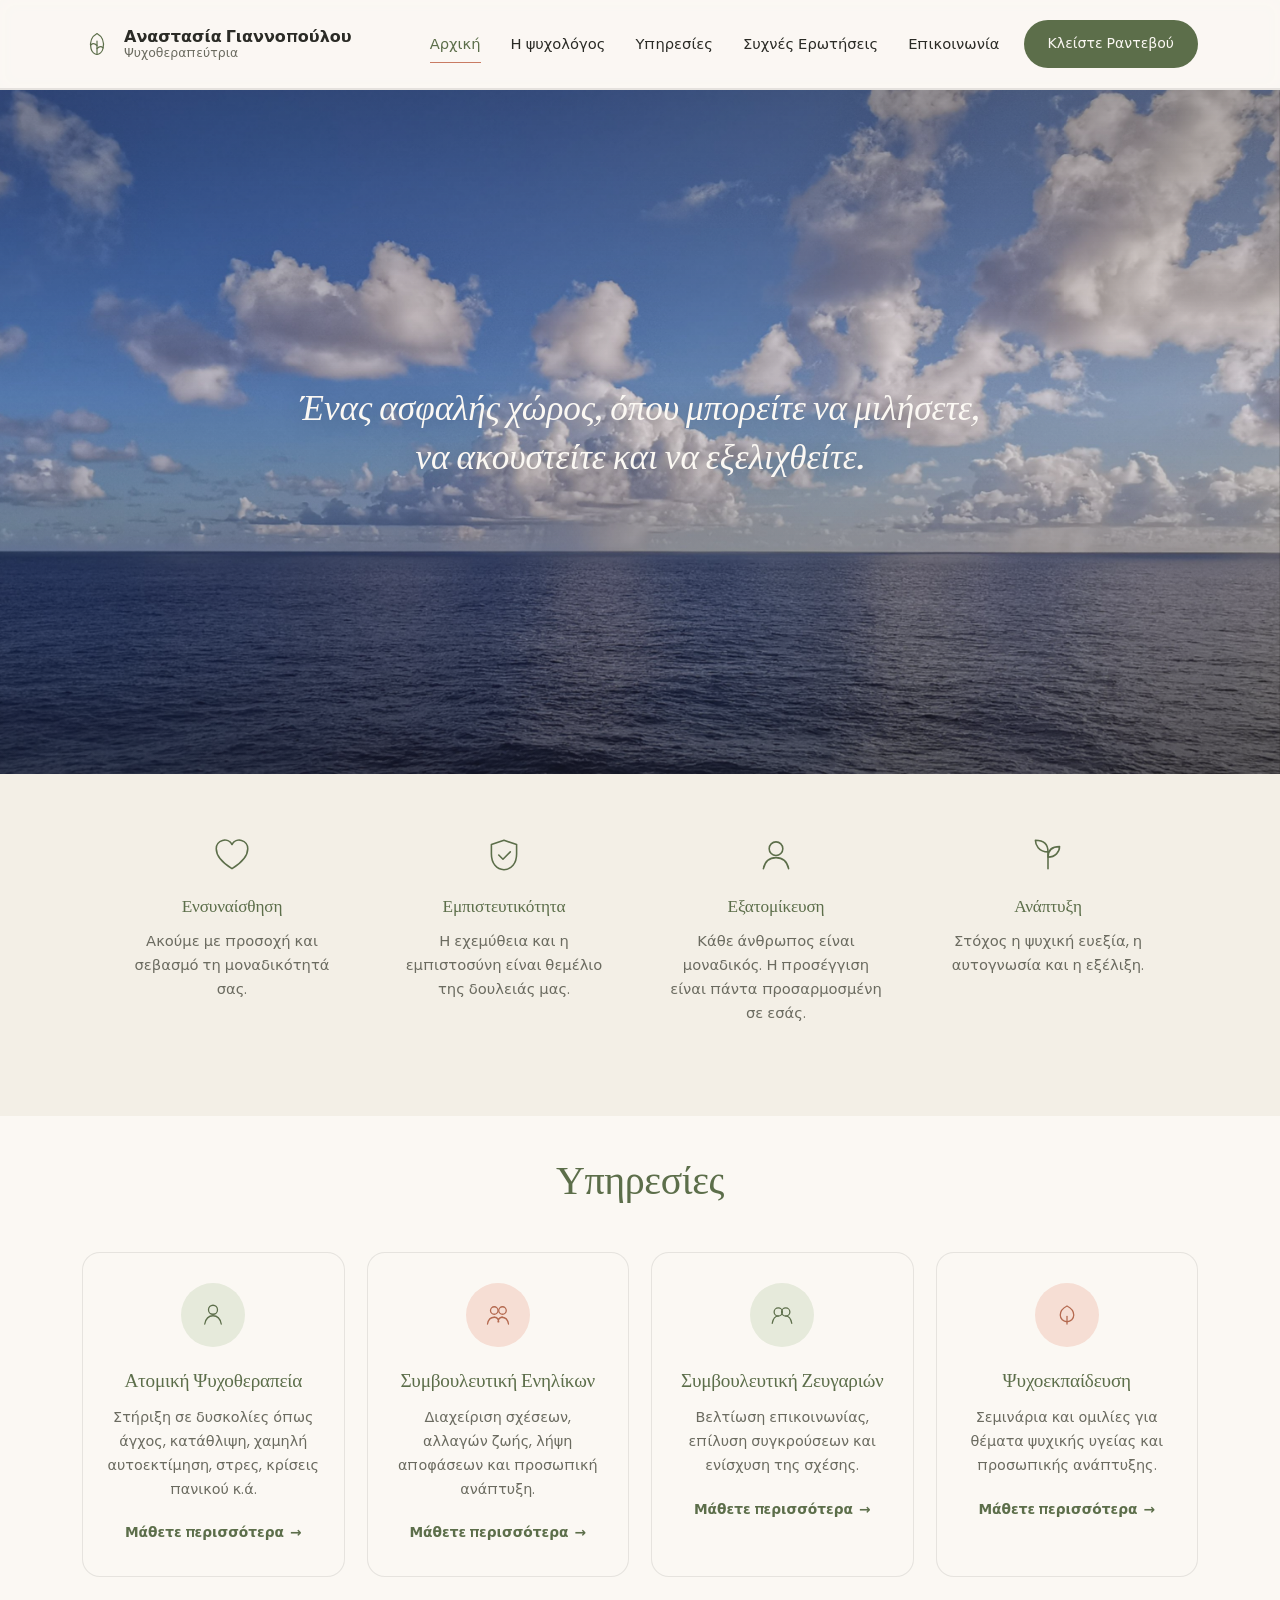
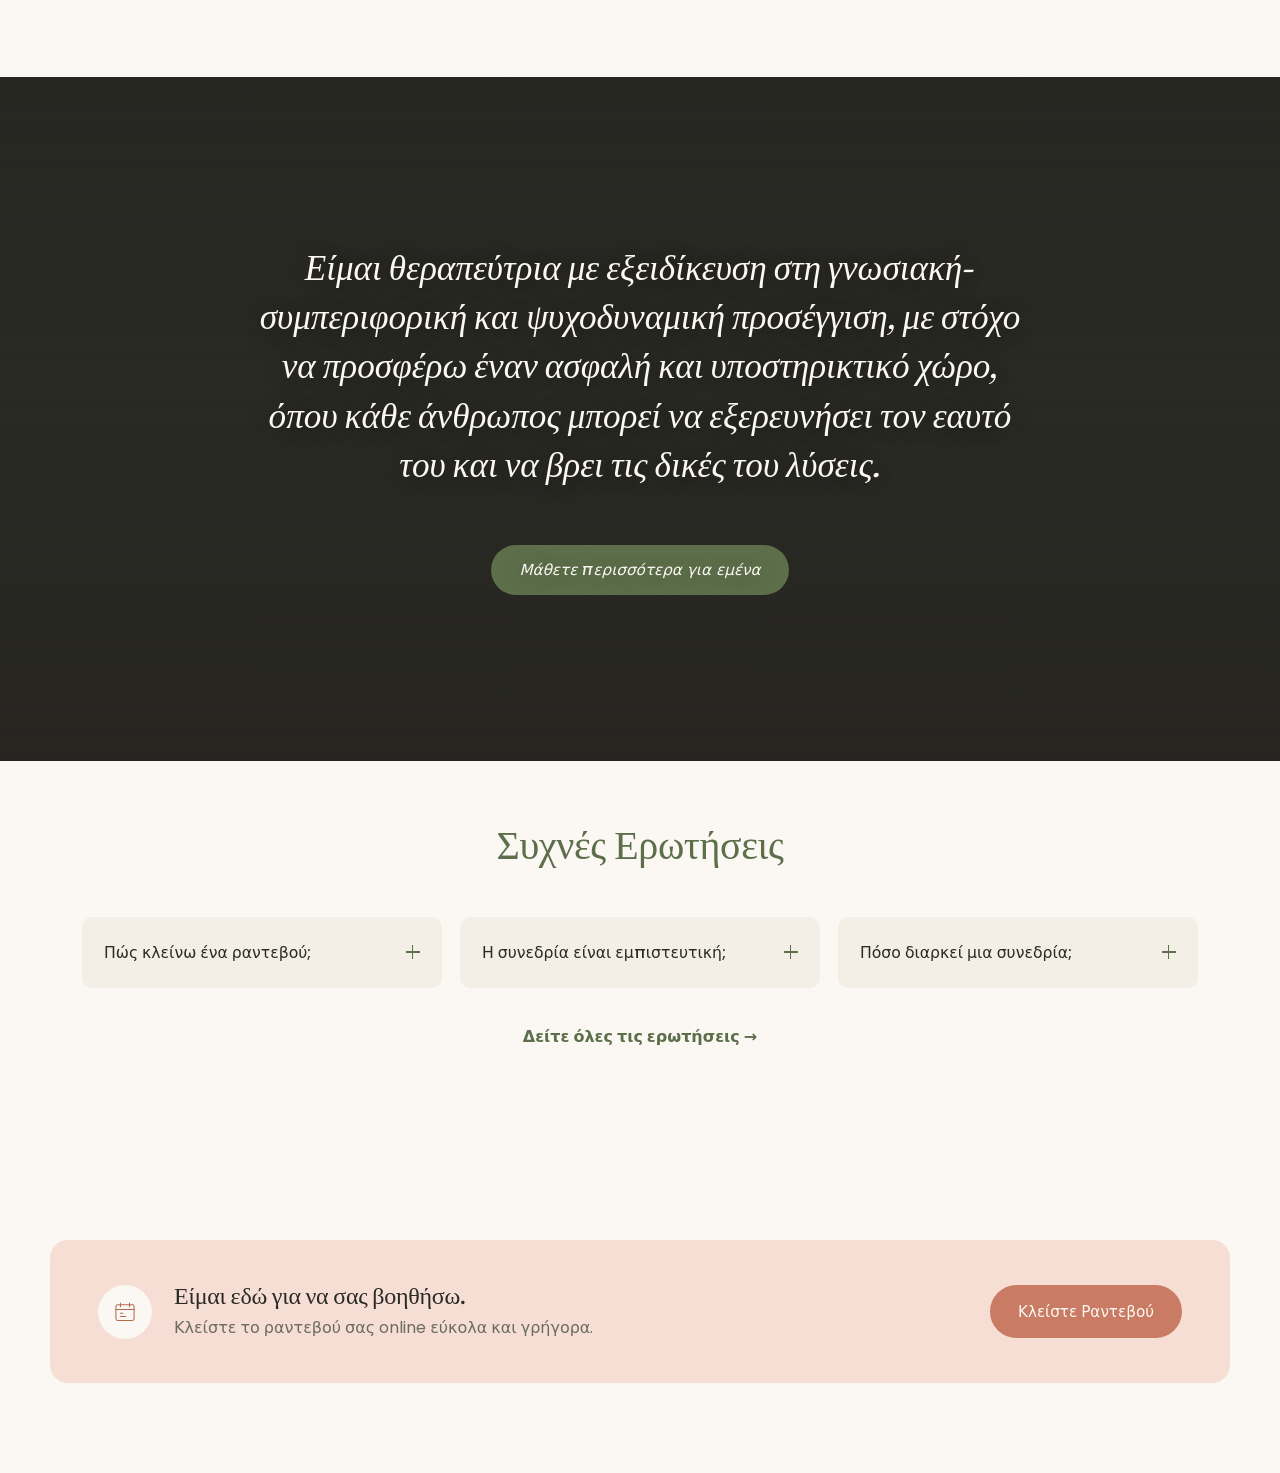
==== commit 939a3d64: "refactoring" ====
--- a/index.html
+++ b/index.html
@@ -3,7 +3,7 @@
 <head>
 <meta charset="UTF-8">
 <meta name="viewport" content="width=device-width, initial-scale=1.0">
-<title>Όνομα Επίθετο — Ψυχολόγος</title>
+<title>Αναστασία Γιαννοπούλου</title>
 <meta name="description" content="Ένας ασφαλής χώρος, όπου μπορείτε να μιλήσετε, να ακουστείτε και να εξελιχθείτε. Ατομική ψυχοθεραπεία, συμβουλευτική ενηλίκων και ζευγαριών.">
 <link rel="preconnect" href="https://fonts.googleapis.com">
 <link rel="preconnect" href="https://fonts.gstatic.com" crossorigin>
@@ -18,7 +18,33 @@
 
 <a class="skip-link" href="#main">Μετάβαση στο περιεχόμενο</a>
 
-<div id="header"></div>
+<header class="site-header" id="site-header">
+  <div class="wrap header-inner">
+    <a href="index.html" class="brand">
+      <span class="brand-mark" aria-hidden="true">
+        <svg viewBox="0 0 40 40"><path d="M20 6C13 10 10 17 12 26c1 5 5 8 8 8s7-3 8-8c2-9-1-16-8-20Z"/><path d="M20 34V16"/><path d="M20 22c-3-3-6-3-8-1"/><path d="M20 26c3-3 6-3 8-1"/></svg>
+      </span>
+      <span class="brand-text">
+        <span class="brand-name">Αναστασία Γιαννοπούλου</span>
+        <span class="brand-sub">Ψυχοθεραπεύτρια</span>
+      </span>
+    </a>
+
+    <nav class="main-nav" id="main-nav" aria-label="Κύρια πλοήγηση">
+      <a href="index.html" data-page="home">Αρχική</a>
+      <a href="about.html" data-page="about">Η ψυχολόγος</a>
+      <a href="services.html" data-page="services">Υπηρεσίες</a>
+      <a href="faq.html" data-page="faq">Συχνές Ερωτήσεις</a>
+      <a href="contact.html" data-page="contact">Επικοινωνία</a>
+    </nav>
+
+    <a href="contact.html#contact" class="btn btn-primary header-cta">Κλείστε Ραντεβού</a>
+
+    <button class="menu-toggle" id="menu-toggle" aria-label="Άνοιγμα μενού" aria-expanded="false" aria-controls="main-nav">
+      <span></span><span></span><span></span>
+    </button>
+  </div>
+</header>
 
 <main id="main">
 
@@ -40,7 +66,7 @@
 
   <!-- PARALLAX BAND 1 -->
   <section class="parallax-band">
-    <img class="pb-img rellax" data-rellax-speed="-10" src="./assets/home2.jpg" alt="Καταπράσινο, ομιχλώδες δάσος με απαλό φως" loading="lazy" width="2400" height="1600">
+    <img class="pb-img rellax" data-rellax-speed="-10" src="./assets/home.jpg" alt="Καταπράσινο, ομιχλώδες δάσος με απαλό φως" loading="lazy" width="2400" height="1600">
     <div class="pb-overlay" aria-hidden="true"></div>
     <div class="pb-text">
       <p>Ένας ασφαλής χώρος, όπου μπορείτε να μιλήσετε, <br>να ακουστείτε και να εξελιχθείτε.</p>
--- a/css/style.css
+++ b/css/style.css
@@ -506,3 +506,9 @@
 .reveal{ opacity: 1; transform: none; }
 .js .reveal{ opacity: 0; transform: translateY(16px); transition: opacity 0.6s ease, transform 0.6s ease; }
 .js .reveal.in-view{ opacity: 1; transform: translateY(0); }
+
+
+/* custom */
+.required {
+  color: red;
+}
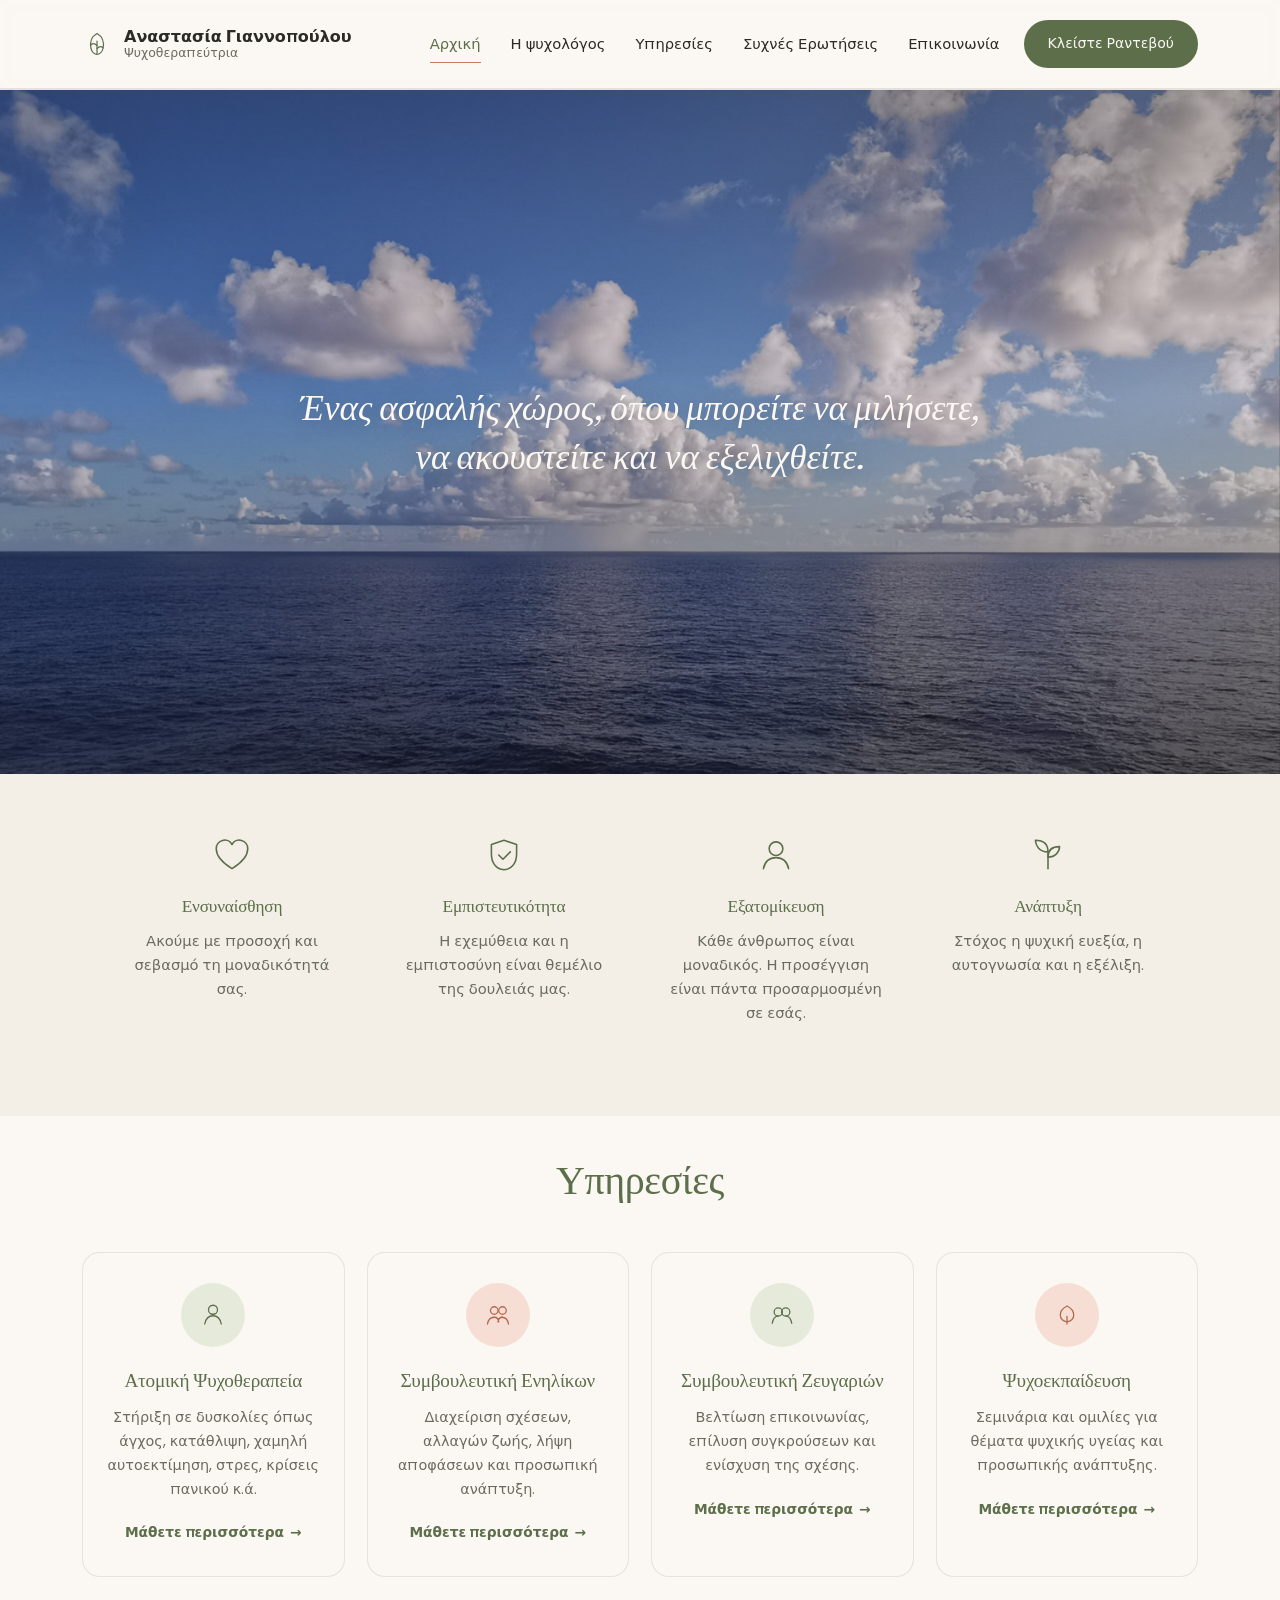
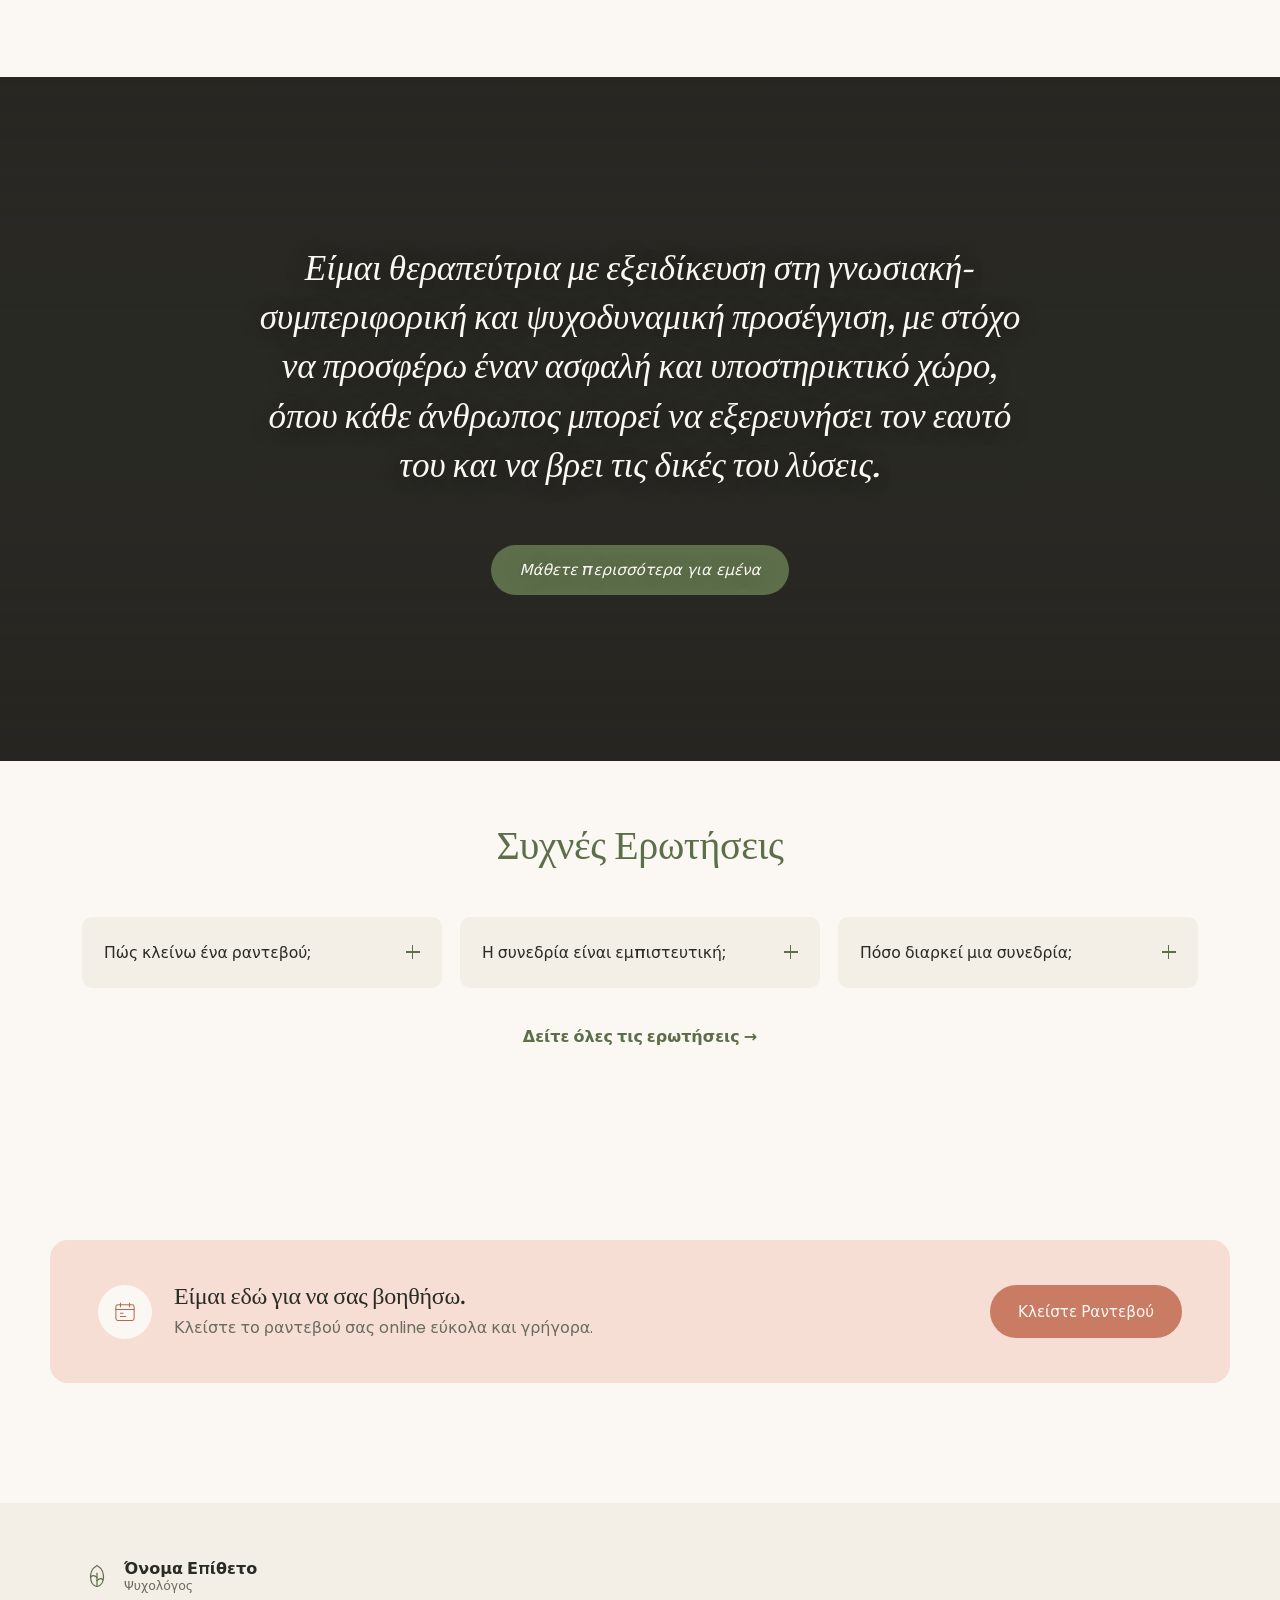
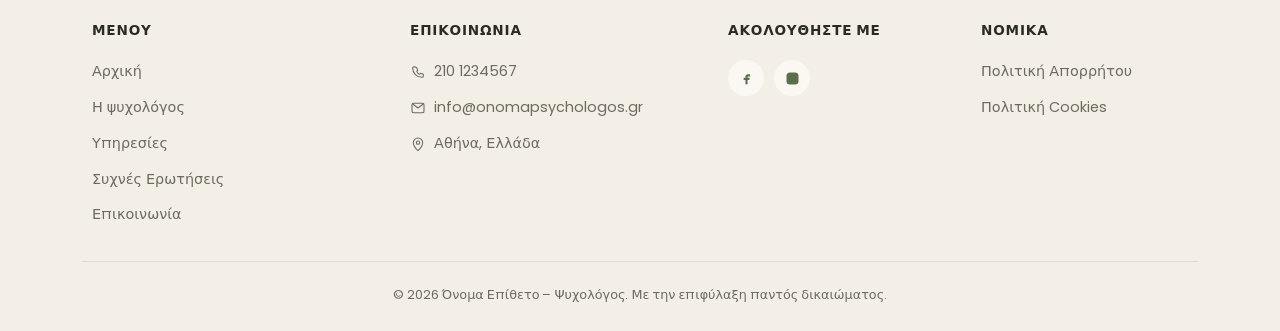
==== commit 96c53abb: "footer" ====
--- a/index.html
+++ b/index.html
@@ -241,7 +241,7 @@
 </main>
 
   <!-- Footer placeholder -->
-  <div id="footer"></div>
+  <div id="site-footer"></div>
 
   <!-- Load the JavaScript file -->
   <script src="include-footer.js"></script>
